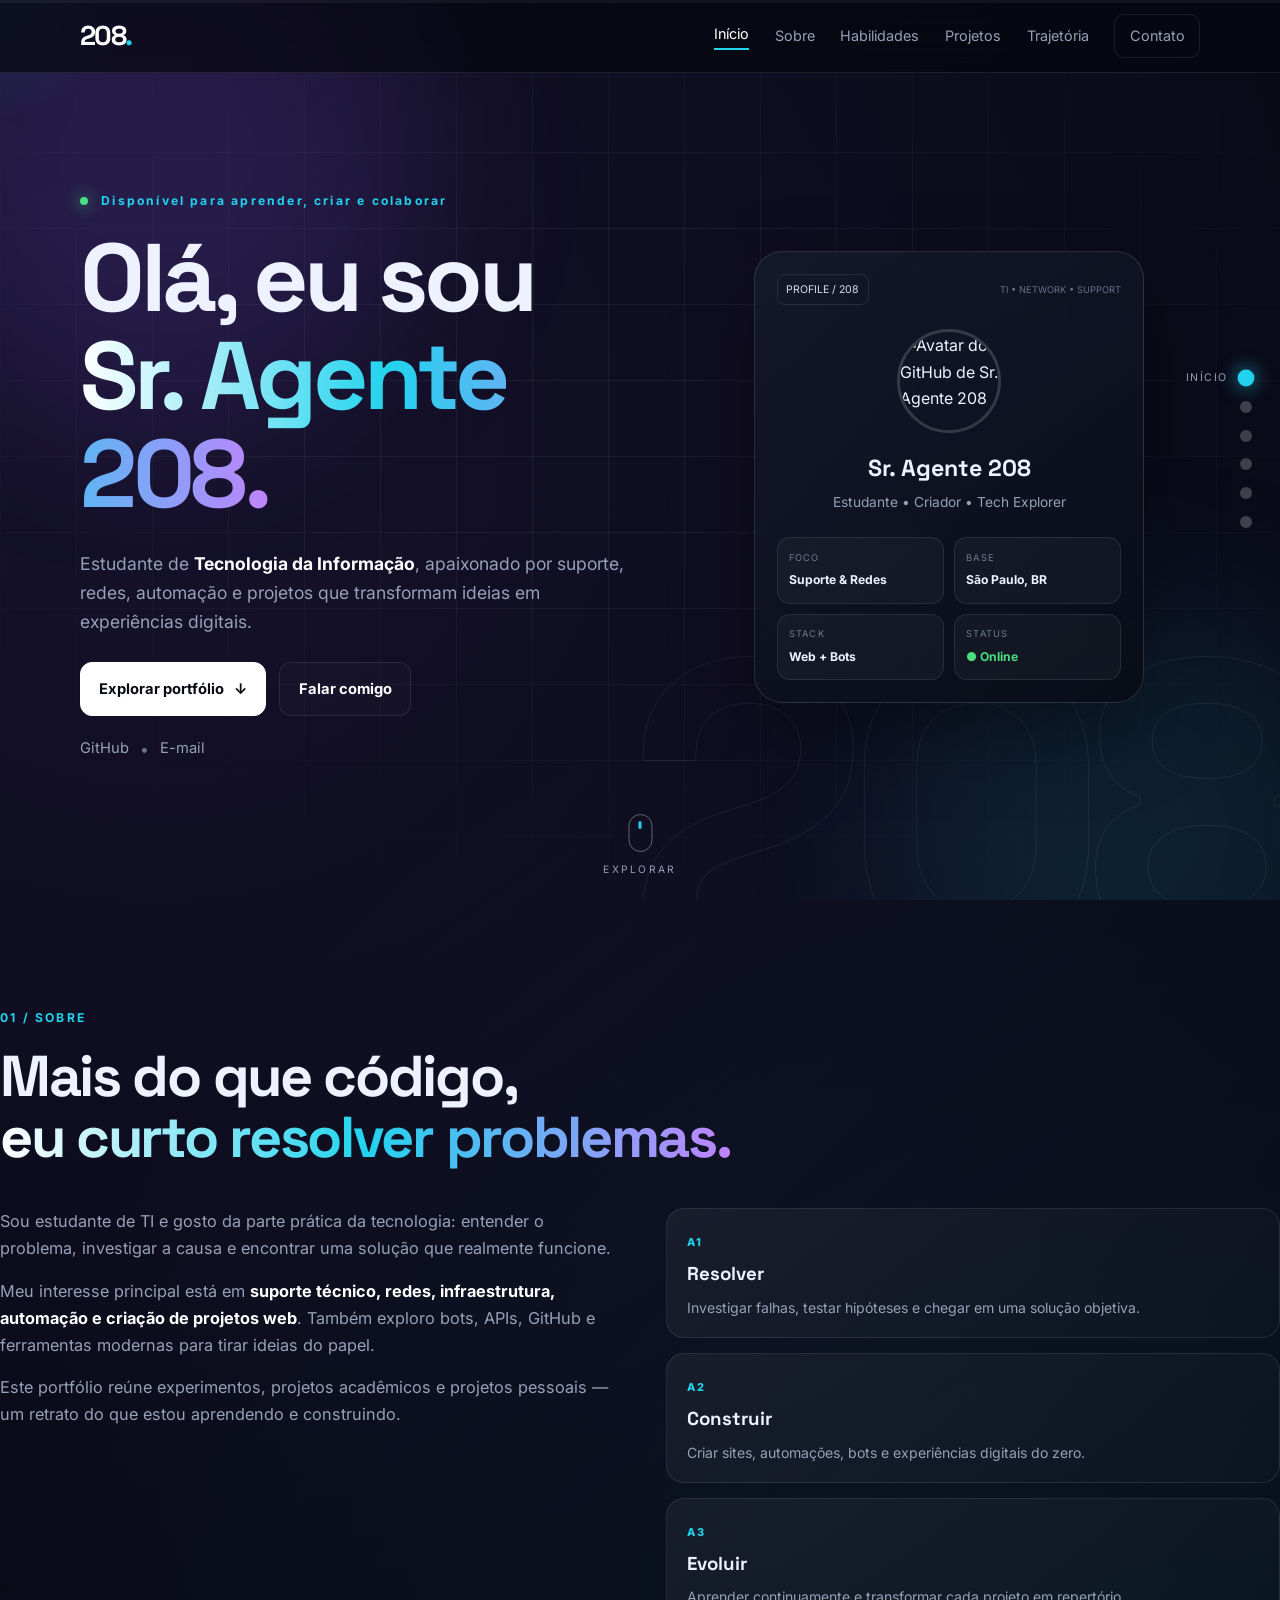
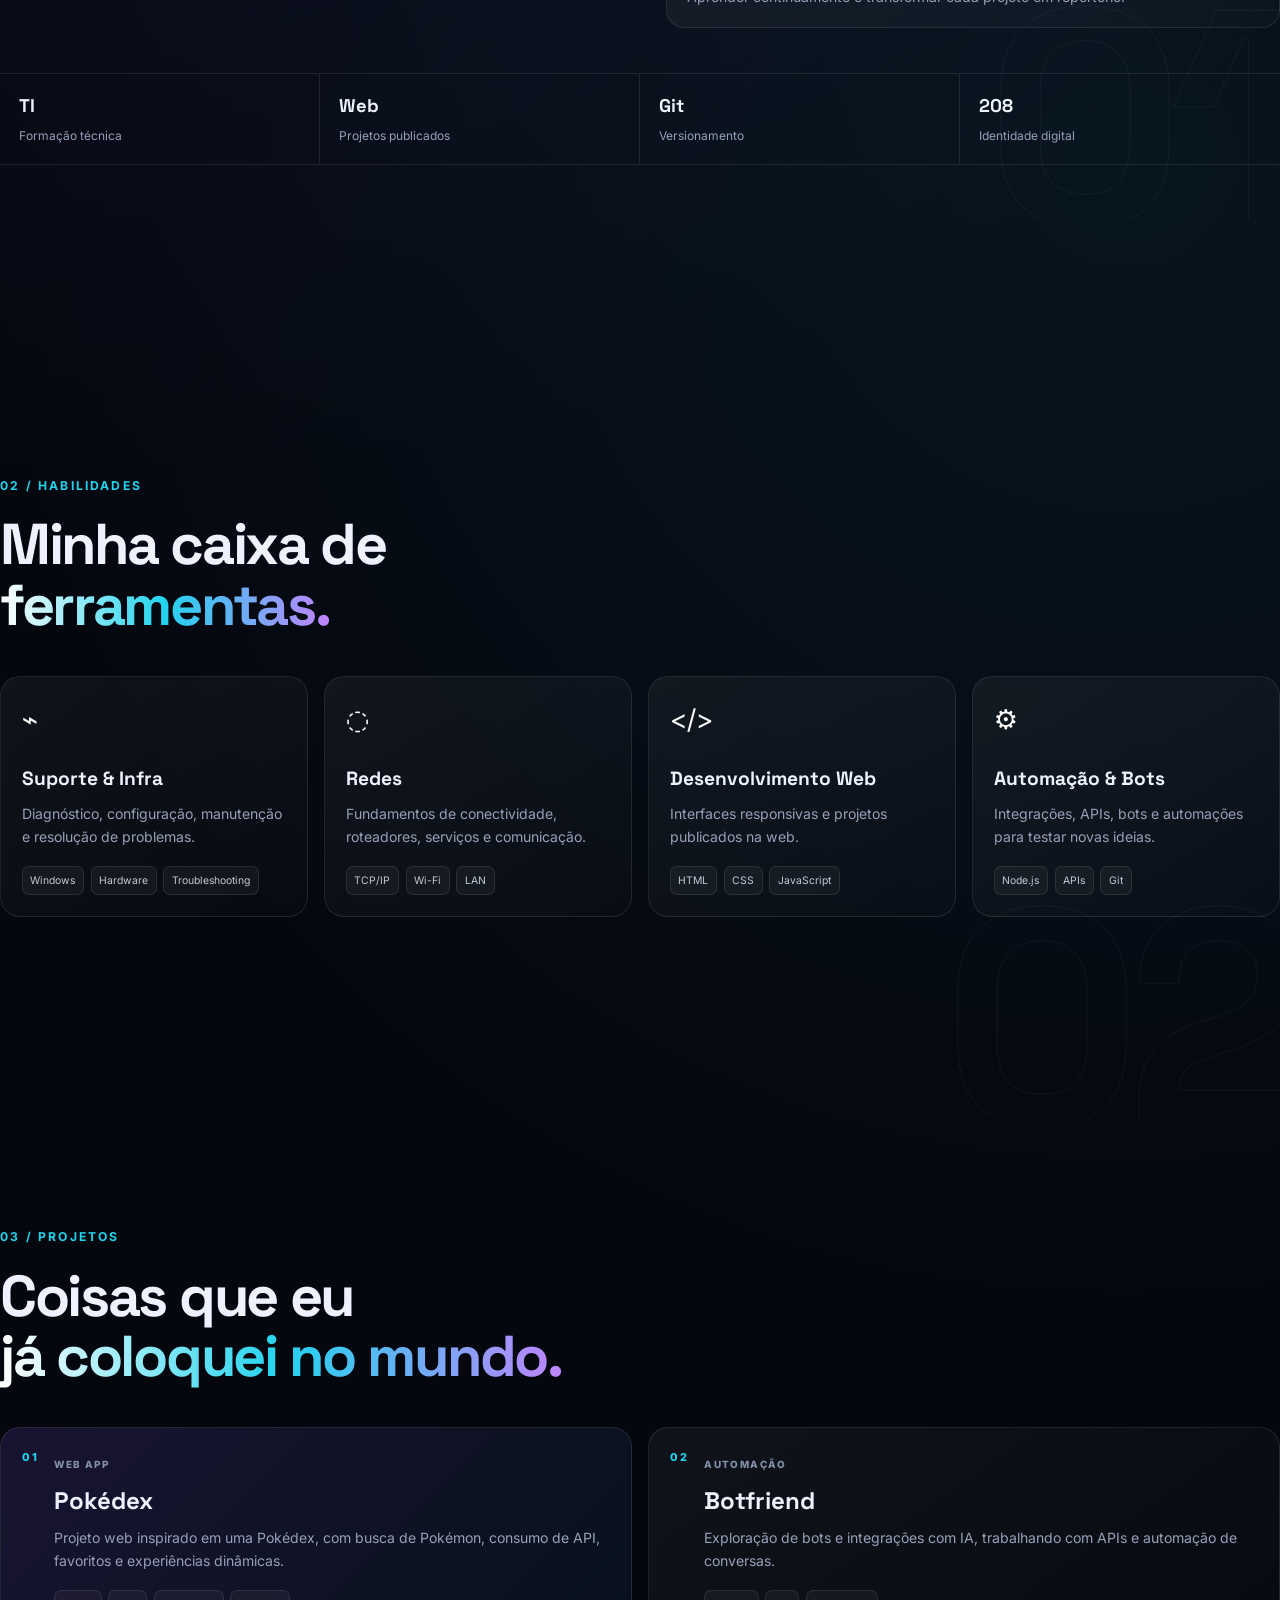
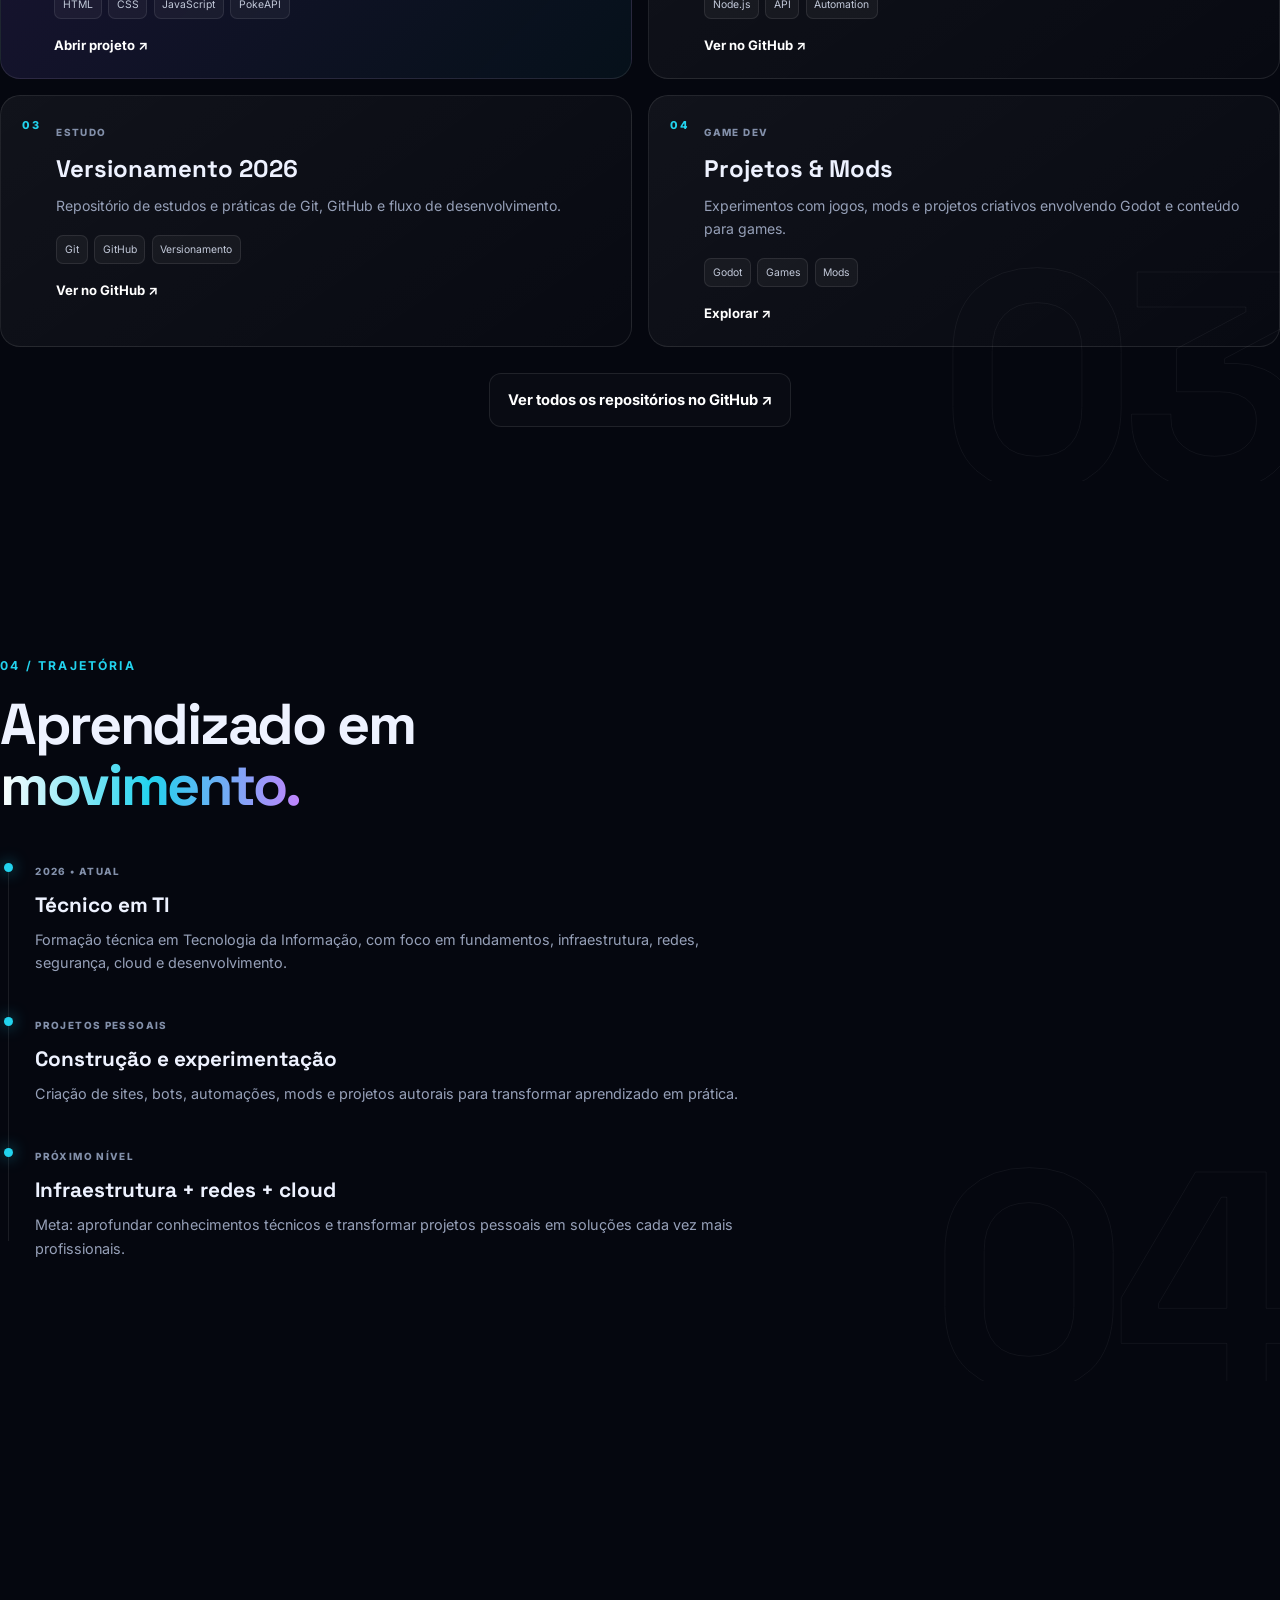
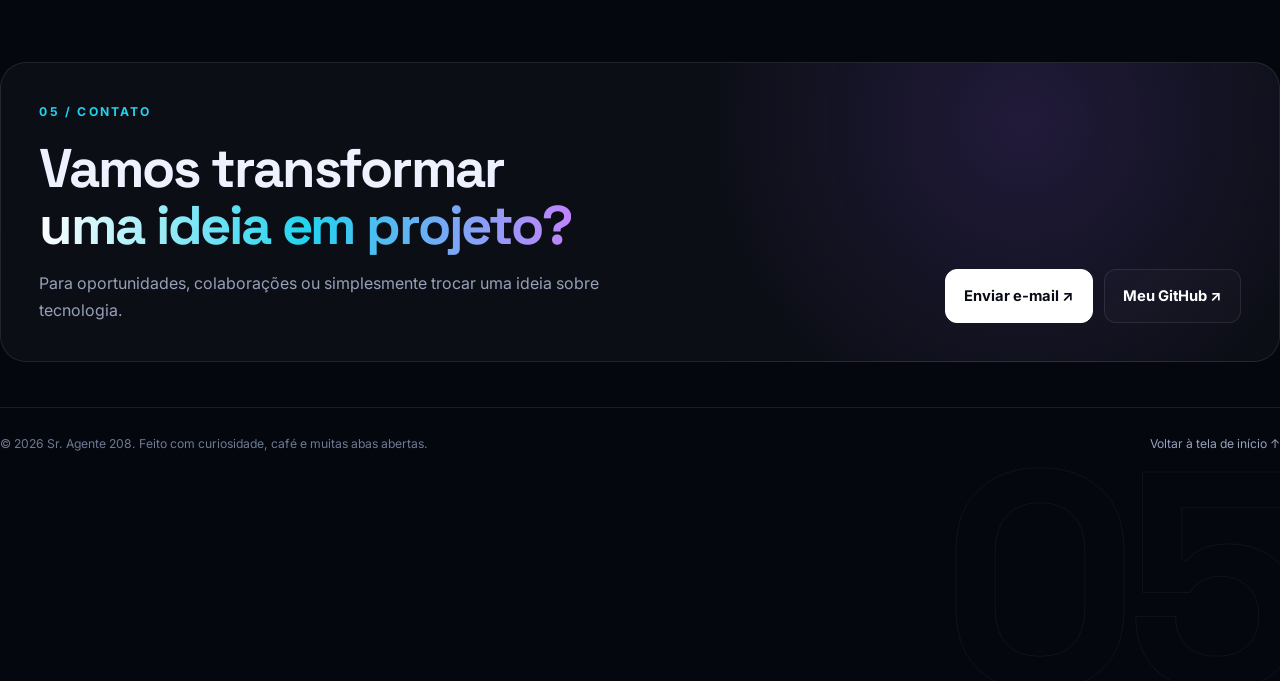
==== site/index.html @ f4b9ca8a "feat: adiciona site separado organizado em sessões com tela de início - Nova pasta /site com versão " ====
<!DOCTYPE html>
<html lang="pt-BR">
<head>
  <meta charset="UTF-8" />
  <meta name="viewport" content="width=device-width, initial-scale=1.0" />
  <meta name="description" content="Portfólio de Sr. Agente 208 em sessões: tela de início, sobre, habilidades, projetos, trajetória e contato." />
  <meta name="author" content="Sr. Agente 208" />
  <meta name="theme-color" content="#05070f" />
  <meta property="og:title" content="Sr. Agente 208 | Portfólio em Sessões" />
  <meta property="og:description" content="Tecnologia, suporte, redes, automação e projetos pessoais — organizados em sessões." />
  <meta property="og:type" content="website" />
  <link rel="icon" href="https://github.com/Sr-agente208.png" />
  <link rel="preconnect" href="https://fonts.googleapis.com" />
  <link rel="preconnect" href="https://fonts.gstatic.com" crossorigin />
  <link href="https://fonts.googleapis.com/css2?family=Inter:wght@400;500;600;700;800&family=Space+Grotesk:wght@500;600;700&display=swap" rel="stylesheet" />
  <link rel="stylesheet" href="style.css" />
  <title>Sr. Agente 208 | Portfólio em Sessões</title>
</head>
<body>
  <!-- Barra de progresso da leitura -->
  <div class="progress" aria-hidden="true"><span class="progress-bar"></span></div>
  <div class="cursor-glow" aria-hidden="true"></div>

  <!-- ===================== CABEÇALHO FIXO ===================== -->
  <header class="topbar">
    <nav class="topbar-inner container" aria-label="Navegação principal">
      <a class="brand" href="#inicio" aria-label="Voltar para a tela de início">208<span>.</span></a>
      <button class="nav-toggle" aria-label="Abrir menu" aria-expanded="false" aria-controls="menu">☰</button>
      <div class="nav-links" id="menu">
        <a href="#inicio" data-nav="inicio">Início</a>
        <a href="#sobre" data-nav="sobre">Sobre</a>
        <a href="#habilidades" data-nav="habilidades">Habilidades</a>
        <a href="#projetos" data-nav="projetos">Projetos</a>
        <a href="#trajetoria" data-nav="trajetoria">Trajetória</a>
        <a href="#contato" data-nav="contato" class="nav-cta">Contato</a>
      </div>
    </nav>
  </header>

  <!-- Navegação lateral por sessões -->
  <nav class="rail" aria-label="Navegação por sessões">
    <a class="rail-link" href="#inicio" data-rail="inicio" data-label="Início"><span class="dot"></span></a>
    <a class="rail-link" href="#sobre" data-rail="sobre" data-label="Sobre"><span class="dot"></span></a>
    <a class="rail-link" href="#habilidades" data-rail="habilidades" data-label="Habilidades"><span class="dot"></span></a>
    <a class="rail-link" href="#projetos" data-rail="projetos" data-label="Projetos"><span class="dot"></span></a>
    <a class="rail-link" href="#trajetoria" data-rail="trajetoria" data-label="Trajetória"><span class="dot"></span></a>
    <a class="rail-link" href="#contato" data-rail="contato" data-label="Contato"><span class="dot"></span></a>
  </nav>

  <main>
    <!-- ===================== SESSÃO 00 · TELA DE INÍCIO ===================== -->
    <section class="slide start" id="inicio" data-index="00">
      <div class="start-scene" aria-hidden="true">
        <div class="grid-lines"></div>
        <div class="orb orb-a"></div>
        <div class="orb orb-b"></div>
        <span class="mega-number">208</span>
      </div>

      <div class="container start-grid">
        <div class="start-copy">
          <p class="eyebrow reveal"><span class="status-dot"></span> Disponível para aprender, criar e colaborar</p>
          <h1 class="reveal" style="--d:90ms">Olá, eu sou<br /><span>Sr. Agente 208.</span></h1>
          <p class="lead reveal" style="--d:180ms">Estudante de <strong>Tecnologia da Informação</strong>, apaixonado por suporte, redes, automação e projetos que transformam ideias em experiências digitais.</p>
          <div class="hero-actions reveal" style="--d:270ms">
            <a class="button primary" href="#sobre">Explorar portfólio <span>↓</span></a>
            <a class="button ghost" href="#contato">Falar comigo</a>
          </div>
          <div class="quick-links reveal" style="--d:360ms" aria-label="Links rápidos">
            <a href="https://github.com/Sr-agente208" target="_blank" rel="noreferrer">GitHub</a>
            <span>•</span>
            <a href="mailto:sr.agente208@gmail.com">E-mail</a>
          </div>
        </div>

        <div class="start-card reveal" style="--d:220ms">
          <div class="profile-card" aria-label="Cartão de perfil">
            <div class="profile-top">
              <span class="chip">PROFILE / 208</span>
              <span class="tiny">TI • NETWORK • SUPPORT</span>
            </div>
            <img class="avatar" src="https://github.com/Sr-agente208.png" alt="Avatar do GitHub de Sr. Agente 208" />
            <h2>Sr. Agente 208</h2>
            <p>Estudante • Criador • Tech Explorer</p>
            <div class="profile-grid">
              <div><span>FOCO</span><strong>Suporte &amp; Redes</strong></div>
              <div><span>BASE</span><strong>São Paulo, BR</strong></div>
              <div><span>STACK</span><strong>Web + Bots</strong></div>
              <div><span>STATUS</span><strong class="online">● Online</strong></div>
            </div>
          </div>
        </div>
      </div>

      <a class="scroll-cue" href="#sobre" aria-label="Ir para a sessão Sobre">
        <span class="mouse"><span></span></span>
        explorar
      </a>
    </section>

    <!-- ===================== SESSÃO 01 · SOBRE ===================== -->
    <section class="slide" id="sobre" data-index="01">
      <div class="container slide-inner">
        <div class="slide-heading reveal">
          <p class="eyebrow">01 / SOBRE</p>
          <h2>Mais do que código,<br /><span>eu curto resolver problemas.</span></h2>
        </div>

        <div class="about-layout">
          <div class="about-text reveal" style="--d:90ms">
            <p>Sou estudante de TI e gosto da parte prática da tecnologia: entender o problema, investigar a causa e encontrar uma solução que realmente funcione.</p>
            <p>Meu interesse principal está em <strong>suporte técnico, redes, infraestrutura, automação e criação de projetos web</strong>. Também exploro bots, APIs, GitHub e ferramentas modernas para tirar ideias do papel.</p>
            <p>Este portfólio reúne experimentos, projetos acadêmicos e projetos pessoais — um retrato do que estou aprendendo e construindo.</p>
          </div>
          <div class="about-panels">
            <article class="glass-panel reveal" style="--d:150ms"><span class="panel-number">A1</span><h3>Resolver</h3><p>Investigar falhas, testar hipóteses e chegar em uma solução objetiva.</p></article>
            <article class="glass-panel reveal" style="--d:240ms"><span class="panel-number">A2</span><h3>Construir</h3><p>Criar sites, automações, bots e experiências digitais do zero.</p></article>
            <article class="glass-panel reveal" style="--d:330ms"><span class="panel-number">A3</span><h3>Evoluir</h3><p>Aprender continuamente e transformar cada projeto em repertório.</p></article>
          </div>
        </div>

        <div class="stats reveal" style="--d:200ms" aria-label="Resumo profissional">
          <div class="stat"><strong>TI</strong><span>Formação técnica</span></div>
          <div class="stat"><strong>Web</strong><span>Projetos publicados</span></div>
          <div class="stat"><strong>Git</strong><span>Versionamento</span></div>
          <div class="stat"><strong>208</strong><span>Identidade digital</span></div>
        </div>
      </div>
    </section>

    <!-- ===================== SESSÃO 02 · HABILIDADES ===================== -->
    <section class="slide" id="habilidades" data-index="02">
      <div class="container slide-inner">
        <div class="slide-heading reveal">
          <p class="eyebrow">02 / HABILIDADES</p>
          <h2>Minha caixa de<br /><span>ferramentas.</span></h2>
        </div>
        <div class="skills-grid">
          <div class="skill-card reveal" style="--d:90ms"><span class="icon">⌁</span><h3>Suporte &amp; Infra</h3><p>Diagnóstico, configuração, manutenção e resolução de problemas.</p><div class="tags"><span>Windows</span><span>Hardware</span><span>Troubleshooting</span></div></div>
          <div class="skill-card reveal" style="--d:180ms"><span class="icon">◌</span><h3>Redes</h3><p>Fundamentos de conectividade, roteadores, serviços e comunicação.</p><div class="tags"><span>TCP/IP</span><span>Wi-Fi</span><span>LAN</span></div></div>
          <div class="skill-card reveal" style="--d:270ms"><span class="icon">&lt;/&gt;</span><h3>Desenvolvimento Web</h3><p>Interfaces responsivas e projetos publicados na web.</p><div class="tags"><span>HTML</span><span>CSS</span><span>JavaScript</span></div></div>
          <div class="skill-card reveal" style="--d:360ms"><span class="icon">⚙</span><h3>Automação &amp; Bots</h3><p>Integrações, APIs, bots e automações para testar novas ideias.</p><div class="tags"><span>Node.js</span><span>APIs</span><span>Git</span></div></div>
        </div>
      </div>
    </section>

    <!-- ===================== SESSÃO 03 · PROJETOS ===================== -->
    <section class="slide" id="projetos" data-index="03">
      <div class="container slide-inner">
        <div class="slide-heading reveal">
          <p class="eyebrow">03 / PROJETOS</p>
          <h2>Coisas que eu<br /><span>já coloquei no mundo.</span></h2>
        </div>
        <div class="projects-grid">
          <article class="project-card featured reveal" style="--d:90ms">
            <div class="project-index">01</div>
            <div class="project-body"><span class="project-type">WEB APP</span><h3>Pokédex</h3><p>Projeto web inspirado em uma Pokédex, com busca de Pokémon, consumo de API, favoritos e experiências dinâmicas.</p><div class="tags"><span>HTML</span><span>CSS</span><span>JavaScript</span><span>PokeAPI</span></div><a href="https://github.com/Sr-agente208/Pokemon_pokedex" target="_blank" rel="noreferrer">Abrir projeto ↗</a></div>
          </article>
          <article class="project-card reveal" style="--d:180ms">
            <div class="project-index">02</div>
            <div class="project-body"><span class="project-type">AUTOMAÇÃO</span><h3>Botfriend</h3><p>Exploração de bots e integrações com IA, trabalhando com APIs e automação de conversas.</p><div class="tags"><span>Node.js</span><span>API</span><span>Automation</span></div><a href="https://github.com/Sr-agente208/Botfriend" target="_blank" rel="noreferrer">Ver no GitHub ↗</a></div>
          </article>
          <article class="project-card reveal" style="--d:270ms">
            <div class="project-index">03</div>
            <div class="project-body"><span class="project-type">ESTUDO</span><h3>Versionamento 2026</h3><p>Repositório de estudos e práticas de Git, GitHub e fluxo de desenvolvimento.</p><div class="tags"><span>Git</span><span>GitHub</span><span>Versionamento</span></div><a href="https://github.com/Sr-agente208/Versionamento_2026" target="_blank" rel="noreferrer">Ver no GitHub ↗</a></div>
          </article>
          <article class="project-card reveal" style="--d:360ms">
            <div class="project-index">04</div>
            <div class="project-body"><span class="project-type">GAME DEV</span><h3>Projetos &amp; Mods</h3><p>Experimentos com jogos, mods e projetos criativos envolvendo Godot e conteúdo para games.</p><div class="tags"><span>Godot</span><span>Games</span><span>Mods</span></div><a href="https://github.com/Sr-agente208/Meus-jogos-" target="_blank" rel="noreferrer">Explorar ↗</a></div>
          </article>
        </div>
        <div class="center-action reveal" style="--d:300ms">
          <a class="button ghost" href="https://github.com/Sr-agente208?tab=repositories" target="_blank" rel="noreferrer">Ver todos os repositórios no GitHub ↗</a>
        </div>
      </div>
    </section>

    <!-- ===================== SESSÃO 04 · TRAJETÓRIA ===================== -->
    <section class="slide" id="trajetoria" data-index="04">
      <div class="container slide-inner">
        <div class="slide-heading reveal">
          <p class="eyebrow">04 / TRAJETÓRIA</p>
          <h2>Aprendizado em<br /><span>movimento.</span></h2>
        </div>
        <div class="timeline">
          <div class="timeline-item reveal"><span class="timeline-dot"></span><div><span class="timeline-meta">2026 • ATUAL</span><h3>Técnico em TI</h3><p>Formação técnica em Tecnologia da Informação, com foco em fundamentos, infraestrutura, redes, segurança, cloud e desenvolvimento.</p></div></div>
          <div class="timeline-item reveal" style="--d:140ms"><span class="timeline-dot"></span><div><span class="timeline-meta">PROJETOS PESSOAIS</span><h3>Construção e experimentação</h3><p>Criação de sites, bots, automações, mods e projetos autorais para transformar aprendizado em prática.</p></div></div>
          <div class="timeline-item reveal" style="--d:280ms"><span class="timeline-dot"></span><div><span class="timeline-meta">PRÓXIMO NÍVEL</span><h3>Infraestrutura + redes + cloud</h3><p>Meta: aprofundar conhecimentos técnicos e transformar projetos pessoais em soluções cada vez mais profissionais.</p></div></div>
        </div>
      </div>
    </section>

    <!-- ===================== SESSÃO 05 · CONTATO ===================== -->
    <section class="slide" id="contato" data-index="05">
      <div class="container slide-inner">
        <div class="contact-card reveal">
          <div>
            <p class="eyebrow">05 / CONTATO</p>
            <h2>Vamos transformar<br /><span>uma ideia em projeto?</span></h2>
            <p>Para oportunidades, colaborações ou simplesmente trocar uma ideia sobre tecnologia.</p>
          </div>
          <div class="contact-actions">
            <a class="button primary" href="mailto:sr.agente208@gmail.com">Enviar e-mail ↗</a>
            <a class="button ghost" href="https://github.com/Sr-agente208" target="_blank" rel="noreferrer">Meu GitHub ↗</a>
          </div>
        </div>
        <footer class="footer">
          <p>© <span id="year">2026</span> Sr. Agente 208. Feito com curiosidade, café e muitas abas abertas.</p>
          <a href="#inicio">Voltar à tela de início ↑</a>
        </footer>
      </div>
    </section>
  </main>

  <script src="script.js"></script>
</body>
</html>
---- site/style.css ----
/* =========================================================
   SR. AGENTE 208 — PORTFÓLIO EM SESSÕES
   1. Tokens & reset        2. Base              3. Utilitários
   4. Chrome fixo (barra/nav/rail)               5. Slides
   6. Tela de início        7. Sobre             8. Habilidades
   9. Projetos              10. Trajetória       11. Contato
   12. Animações            13. Responsivo       14. Acessibilidade
   ========================================================= */

/* ---------- 1. Tokens & reset ---------- */
:root {
  --bg: #05070f;
  --panel: rgba(255, 255, 255, .03);
  --line: rgba(255, 255, 255, .09);
  --text: #eef2ff;
  --muted: #96a0b8;
  --accent: #22d3ee;
  --accent-2: #8b5cf6;
  --green: #4ade80;
  --max: 1120px;
  --glass: linear-gradient(145deg, rgba(255,255,255,.05), rgba(255,255,255,.015));
}

*, *::before, *::after { box-sizing: border-box; margin: 0; padding: 0; }

/* ---------- 2. Base ---------- */
html {
  scroll-behavior: smooth;
  scroll-snap-type: y proximity; /* cada sessão "encaixa" na tela sem prender a rolagem */
}

body {
  font-family: Inter, system-ui, sans-serif;
  line-height: 1.65;
  color: var(--text);
  background:
    radial-gradient(circle at 12% 8%, rgba(139, 92, 246, .12), transparent 32%),
    radial-gradient(circle at 88% 32%, rgba(34, 211, 238, .07), transparent 30%),
    var(--bg);
}

::selection { background: rgba(34, 211, 238, .35); color: #fff; }

img { max-width: 100%; }

:focus-visible {
  outline: 2px solid var(--accent);
  outline-offset: 3px;
  border-radius: 4px;
}

/* ---------- 3. Utilitários ---------- */
.container { width: min(var(--max), 88%); margin-inline: auto; }

.eyebrow {
  font-size: .76rem;
  letter-spacing: .18em;
  color: var(--accent);
  font-weight: 700;
  margin-bottom: 1.15rem;
}

.status-dot {
  display: inline-block;
  width: 8px; height: 8px;
  border-radius: 50%;
  background: var(--green);
  box-shadow: 0 0 16px var(--green);
  margin-right: 8px;
}

.button {
  display: inline-flex;
  align-items: center;
  justify-content: center;
  gap: .6rem;
  padding: .88rem 1.15rem;
  border-radius: 12px;
  text-decoration: none;
  font-weight: 700;
  font-size: .92rem;
  border: 1px solid var(--line);
  transition: transform .25s, box-shadow .25s, background .25s;
}
.button:hover { transform: translateY(-2px); }
.button.primary { background: #fff; color: #080b14; border-color: #fff; }
.button.primary:hover { box-shadow: 0 12px 32px rgba(34, 211, 238, .22); }
.button.ghost { color: #fff; background: rgba(255, 255, 255, .02); }
.button.ghost:hover { border-color: rgba(255, 255, 255, .22); }

.tags { display: flex; gap: .4rem; flex-wrap: wrap; margin-top: 1.1rem; }
.tags span {
  font-size: .65rem;
  color: #c2c9d9;
  background: rgba(255, 255, 255, .045);
  border: 1px solid var(--line);
  padding: .3rem .48rem;
  border-radius: 7px;
}

/* ---------- 4. Chrome fixo ---------- */
.progress {
  position: fixed; inset: 0 0 auto 0;
  height: 3px;
  z-index: 60;
  background: rgba(255, 255, 255, .05);
}
.progress-bar {
  display: block;
  height: 100%;
  width: 0;
  background: linear-gradient(90deg, var(--accent-2), var(--accent));
  box-shadow: 0 0 12px rgba(34, 211, 238, .55);
}

.cursor-glow {
  position: fixed;
  width: 260px; height: 260px;
  border-radius: 50%;
  background: radial-gradient(circle, rgba(34, 211, 238, .1), transparent 68%);
  transform: translate(-50%, -50%);
  pointer-events: none;
  z-index: 0;
}

.topbar {
  position: fixed; inset: 0 0 auto 0;
  z-index: 50;
  background: rgba(5, 7, 15, .66);
  backdrop-filter: blur(18px);
  -webkit-backdrop-filter: blur(18px);
  border-bottom: 1px solid var(--line);
}
.topbar-inner {
  min-height: 72px;
  display: flex;
  align-items: center;
  justify-content: space-between;
}
.brand {
  font-family: 'Space Grotesk', sans-serif;
  font-size: 1.7rem;
  font-weight: 700;
  color: #fff;
  text-decoration: none;
  letter-spacing: -.06em;
}
.brand span { color: var(--accent); }

.nav-links { display: flex; align-items: center; gap: 1.6rem; }
.nav-links a {
  color: var(--muted);
  text-decoration: none;
  font-size: .9rem;
  transition: color .25s;
}
.nav-links a:hover { color: #fff; }
.nav-links a.active { color: #fff; }
.nav-links a.active:not(.nav-cta) { border-bottom: 2px solid var(--accent); padding-bottom: 2px; }
.nav-cta { padding: .55rem .9rem; border: 1px solid var(--line); border-radius: 10px; }
.nav-toggle { display: none; background: none; border: 0; color: #fff; font-size: 1.5rem; cursor: pointer; }

/* Trilho lateral de sessões */
.rail {
  position: fixed;
  right: clamp(.9rem, 2.2vw, 2rem);
  top: 50%;
  transform: translateY(-50%);
  display: flex;
  flex-direction: column;
  gap: 1.05rem;
  z-index: 40;
}
.rail-link { position: relative; display: block; width: 12px; height: 12px; }
.rail-link .dot {
  position: absolute; inset: 0;
  border-radius: 50%;
  background: rgba(255, 255, 255, .22);
  transition: transform .3s, background .3s, box-shadow .3s;
}
.rail-link:hover .dot { background: rgba(255, 255, 255, .6); }
.rail-link.active .dot {
  background: var(--accent);
  transform: scale(1.4);
  box-shadow: 0 0 14px rgba(34, 211, 238, .8);
}
.rail-link::after {
  content: attr(data-label);
  position: absolute;
  right: 24px; top: 50%;
  transform: translateY(-50%) translateX(6px);
  white-space: nowrap;
  font-size: .66rem;
  letter-spacing: .14em;
  text-transform: uppercase;
  color: var(--muted);
  opacity: 0;
  pointer-events: none;
  transition: opacity .25s, transform .25s;
}
.rail-link:hover::after, .rail-link.active::after { opacity: 1; transform: translateY(-50%); }

/* ---------- 5. Slides (cada sessão ocupa a tela) ---------- */
.slide {
  position: relative;
  min-height: 100vh;
  min-height: 100dvh;
  display: flex;
  align-items: center;
  padding: clamp(5.5rem, 12vh, 7.5rem) 0 clamp(3rem, 6vh, 4.5rem);
  scroll-snap-align: start;
  overflow: clip;
}
.slide-inner { width: 100%; position: relative; z-index: 2; }

.slide::before { /* numeração gigante da sessão */
  content: attr(data-index);
  position: absolute;
  right: -1vw; bottom: -6vh;
  font-family: 'Space Grotesk', sans-serif;
  font-weight: 700;
  font-size: clamp(11rem, 24vw, 21rem);
  line-height: 1;
  letter-spacing: -.05em;
  color: transparent;
  -webkit-text-stroke: 1px rgba(255, 255, 255, .05);
  pointer-events: none;
  user-select: none;
}
.slide.start::before { content: none; } /* a tela de início tem o próprio número */

.slide-heading { margin-bottom: clamp(1.8rem, 4.5vh, 3rem); }
.slide-heading h2 {
  font-family: 'Space Grotesk', sans-serif;
  font-size: clamp(2.2rem, 4.6vw, 3.6rem);
  letter-spacing: -.04em;
  line-height: 1.05;
}
.slide-heading h2 span, .start-copy h1 span, .contact-card h2 span {
  background: linear-gradient(90deg, #fff, var(--accent), #c084fc);
  -webkit-background-clip: text;
  background-clip: text;
  color: transparent;
}

/* ---------- 6. Tela de início ---------- */
.start-scene { position: absolute; inset: 0; z-index: 0; }
.grid-lines {
  position: absolute; inset: 0;
  background-image:
    linear-gradient(rgba(255, 255, 255, .05) 1px, transparent 1px),
    linear-gradient(90deg, rgba(255, 255, 255, .05) 1px, transparent 1px);
  background-size: 76px 76px;
  mask-image: radial-gradient(ellipse 85% 75% at 50% 45%, #000 30%, transparent 78%);
  -webkit-mask-image: radial-gradient(ellipse 85% 75% at 50% 45%, #000 30%, transparent 78%);
}
.orb { position: absolute; border-radius: 50%; filter: blur(90px); opacity: .5; }
.orb-a { width: 520px; height: 520px; top: -12%; left: -8%; background: rgba(139, 92, 246, .34); animation: float-a 14s ease-in-out infinite; }
.orb-b { width: 460px; height: 460px; bottom: -18%; right: -6%; background: rgba(34, 211, 238, .2); animation: float-b 18s ease-in-out infinite; }

.mega-number {
  position: absolute;
  right: -2%; bottom: -8%;
  font-family: 'Space Grotesk', sans-serif;
  font-weight: 700;
  font-size: clamp(15rem, 32vw, 34rem);
  line-height: .8;
  letter-spacing: -.06em;
  color: transparent;
  -webkit-text-stroke: 1px rgba(255, 255, 255, .07);
}

.start-grid {
  display: grid;
  grid-template-columns: 1.05fr .95fr;
  gap: clamp(2rem, 5vw, 5rem);
  align-items: center;
  position: relative;
  z-index: 2;
}
.start-copy { max-width: 660px; }
.start-copy h1 {
  font-family: 'Space Grotesk', sans-serif;
  font-size: clamp(3rem, 7.5vw, 6.2rem);
  letter-spacing: -.045em;
  line-height: 1.02;
}
.lead { font-size: 1.1rem; color: var(--muted); max-width: 620px; margin: 1.6rem 0; }
.lead strong { color: #fff; }
.hero-actions { display: flex; gap: .8rem; flex-wrap: wrap; }
.quick-links { display: flex; gap: .7rem; margin-top: 1.25rem; color: #68748d; }
.quick-links a { color: var(--muted); text-decoration: none; font-size: .92rem; transition: color .25s; }
.quick-links a:hover { color: #fff; }

/* Cartão de perfil (tela de início) */
.start-card { display: flex; justify-content: center; }
.profile-card {
  width: min(390px, 100%);
  padding: 1.35rem;
  border: 1px solid rgba(255, 255, 255, .12);
  border-radius: 28px;
  background: linear-gradient(145deg, rgba(20, 26, 44, .95), rgba(9, 12, 22, .9));
  box-shadow: 0 30px 80px rgba(0, 0, 0, .35);
  transition: transform .18s ease-out;
  will-change: transform;
}
.profile-top { display: flex; justify-content: space-between; align-items: center; gap: 1rem; margin-bottom: 1.5rem; }
.chip { font-size: .66rem; padding: .38rem .55rem; border-radius: 8px; border: 1px solid var(--line); color: #d7dded; }
.tiny { font-size: .58rem; color: #677189; }
.avatar { width: 104px; height: 104px; border-radius: 50%; display: block; border: 3px solid rgba(255, 255, 255, .16); margin: 0 auto 1rem; object-fit: cover; }
.profile-card h2 { text-align: center; font-family: 'Space Grotesk'; font-size: 1.45rem; }
.profile-card > p { text-align: center; color: var(--muted); font-size: .86rem; margin-top: .2rem; }
.profile-grid { display: grid; grid-template-columns: 1fr 1fr; gap: .6rem; margin-top: 1.5rem; }
.profile-grid div { padding: .72rem; border-radius: 13px; background: rgba(255, 255, 255, .035); border: 1px solid var(--line); }
.profile-grid span { display: block; font-size: .58rem; letter-spacing: .12em; color: #707d98; }
.profile-grid strong { font-size: .76rem; }
.online { color: var(--green); }

.scroll-cue {
  position: absolute;
  left: 50%; bottom: 1.4rem;
  transform: translateX(-50%);
  z-index: 3;
  display: flex; flex-direction: column; align-items: center; gap: .55rem;
  text-decoration: none;
  color: var(--muted);
  font-size: .64rem;
  letter-spacing: .22em;
  text-transform: uppercase;
  transition: color .25s;
}
.scroll-cue:hover { color: #fff; }
.mouse {
  width: 24px; height: 38px;
  border: 1.5px solid rgba(255, 255, 255, .35);
  border-radius: 14px;
  display: flex; justify-content: center;
  padding-top: 6px;
}
.mouse span { width: 3px; height: 8px; border-radius: 2px; background: var(--accent); animation: cue 1.6s ease-in-out infinite; }

/* ---------- 7. Sobre ---------- */
.about-layout { display: grid; grid-template-columns: 1fr 1fr; gap: clamp(2rem, 4vw, 4rem); align-items: start; }
.about-text p { color: var(--muted); font-size: 1.02rem; margin-bottom: 1rem; }
.about-text strong { color: #fff; }
.about-panels { display: grid; gap: .9rem; }
.glass-panel {
  padding: 1.15rem 1.3rem;
  border: 1px solid var(--line);
  background: var(--glass);
  border-radius: 18px;
}
.panel-number, .project-index { color: var(--accent); font-size: .68rem; letter-spacing: .16em; font-weight: 800; }
.glass-panel h3 { font-family: 'Space Grotesk'; margin: .35rem 0; }
.glass-panel p, .skill-card p, .project-card p { color: var(--muted); font-size: .88rem; }

.stats {
  display: grid;
  grid-template-columns: repeat(4, 1fr);
  border-top: 1px solid var(--line);
  border-bottom: 1px solid var(--line);
  margin-top: clamp(2.2rem, 5vh, 3.5rem);
}
.stat { padding: 1.05rem 1.2rem; border-right: 1px solid var(--line); }
.stat:last-child { border-right: 0; }
.stat strong { display: block; font-family: 'Space Grotesk'; font-size: 1.15rem; }
.stat span { font-size: .75rem; color: var(--muted); }

/* ---------- 8. Habilidades ---------- */
.skills-grid { display: grid; grid-template-columns: repeat(4, 1fr); gap: 1rem; }
.skill-card {
  padding: 1.3rem;
  min-height: 235px;
  border: 1px solid var(--line);
  background: var(--glass);
  border-radius: 20px;
  transition: transform .25s, border-color .25s;
}
.skill-card:hover { transform: translateY(-4px); border-color: rgba(34, 211, 238, .35); }
.icon { font-size: 1.7rem; color: #fff; display: block; margin-bottom: 1.3rem; }
.skill-card h3, .project-card h3 { font-family: 'Space Grotesk'; font-size: 1.2rem; margin-bottom: .45rem; }

/* ---------- 9. Projetos ---------- */
.projects-grid { display: grid; grid-template-columns: repeat(2, 1fr); gap: 1rem; }
.project-card {
  padding: 1.3rem;
  display: flex;
  gap: 1rem;
  min-height: 225px;
  border: 1px solid var(--line);
  background: var(--glass);
  border-radius: 20px;
  transition: transform .25s, border-color .25s;
}
.project-card:hover { transform: translateY(-4px); border-color: rgba(255, 255, 255, .18); }
.project-card.featured { background: linear-gradient(135deg, rgba(139, 92, 246, .15), rgba(34, 211, 238, .05)); }
.project-body { flex: 1; }
.project-type, .timeline-meta { font-size: .62rem; color: #8390aa; letter-spacing: .14em; font-weight: 800; }
.project-card h3 { font-size: 1.5rem; margin: .35rem 0; }
.project-card a { display: inline-block; margin-top: 1rem; color: #fff; text-decoration: none; font-size: .82rem; font-weight: 700; }
.project-card a:hover { color: var(--accent); }
.center-action { display: flex; justify-content: center; margin-top: 1.6rem; }

/* ---------- 10. Trajetória ---------- */
.timeline { position: relative; max-width: 820px; }
.timeline::before { content: ''; position: absolute; left: 8px; top: 10px; bottom: 20px; width: 1px; background: var(--line); }
.timeline-item { position: relative; padding: 0 0 2.2rem 2.2rem; }
.timeline-item:last-child { padding-bottom: 0; }
.timeline-dot {
  position: absolute; left: 4px; top: 7px;
  width: 9px; height: 9px;
  border-radius: 50%;
  background: var(--accent);
  box-shadow: 0 0 15px rgba(34, 211, 238, .65);
}
.timeline-item h3 { font-family: 'Space Grotesk'; font-size: 1.3rem; margin: .35rem 0; }
.timeline-item p { color: var(--muted); font-size: .9rem; max-width: 720px; }

/* ---------- 11. Contato ---------- */
.contact-card {
  display: grid;
  grid-template-columns: 1fr auto;
  gap: 2rem;
  align-items: end;
  border: 1px solid var(--line);
  border-radius: 26px;
  padding: clamp(1.6rem, 4vw, 2.4rem);
  background:
    radial-gradient(circle at 80% 20%, rgba(139, 92, 246, .16), transparent 30%),
    var(--panel);
}
.contact-card h2 {
  font-family: 'Space Grotesk', sans-serif;
  font-size: clamp(2.2rem, 4.5vw, 3.4rem);
  letter-spacing: -.04em;
  line-height: 1.05;
}
.contact-card > div:first-child p:last-child { color: var(--muted); max-width: 600px; margin-top: 1rem; }
.contact-actions { display: flex; gap: .7rem; flex-wrap: wrap; }

.footer {
  display: flex;
  justify-content: space-between;
  align-items: center;
  gap: 1rem;
  flex-wrap: wrap;
  margin-top: clamp(2rem, 5vh, 3.5rem);
  padding-top: 1.6rem;
  border-top: 1px solid var(--line);
  color: #6e7a92;
  font-size: .76rem;
}
.footer a { color: var(--muted); text-decoration: none; transition: color .25s; }
.footer a:hover { color: #fff; }

/* ---------- 12. Animações ---------- */
.reveal {
  opacity: 0;
  transform: translateY(22px);
  transition: opacity .8s cubic-bezier(.2, .6, .2, 1), transform .8s cubic-bezier(.2, .6, .2, 1);
  transition-delay: var(--d, 0ms);
}
.reveal.visible { opacity: 1; transform: none; }

@keyframes float-a { 50% { transform: translate(60px, 44px); } }
@keyframes float-b { 50% { transform: translate(-52px, -60px); } }
@keyframes cue {
  0% { transform: translateY(0); opacity: 1; }
  70% { transform: translateY(12px); opacity: 0; }
  100% { opacity: 0; }
}

/* ---------- 13. Responsivo ---------- */
@media (max-width: 1080px) {
  .rail { display: none; }
  .skills-grid { grid-template-columns: 1fr 1fr; }
}

@media (max-width: 960px) {
  .start-grid { grid-template-columns: 1fr; gap: 2.6rem; }
  .start-card { order: 2; }
  .about-layout { grid-template-columns: 1fr; }
}

@media (max-width: 760px) {
  .nav-links {
    display: none;
    position: absolute;
    left: 4%; right: 4%; top: 68px;
    padding: 1rem;
    border: 1px solid var(--line);
    border-radius: 16px;
    background: rgba(8, 11, 20, .98);
    flex-direction: column;
    align-items: stretch;
    gap: .9rem;
    text-align: center;
  }
  .nav-links.open { display: flex; }
  .nav-toggle { display: block; }
  .nav-links a.active:not(.nav-cta) { border-bottom: 0; }

  .skills-grid, .projects-grid { grid-template-columns: 1fr; }
  .contact-card { grid-template-columns: 1fr; }
  .stats { grid-template-columns: 1fr 1fr; }
  .stat:nth-child(2) { border-right: 0; }
  .stat { border-bottom: 1px solid var(--line); }
  .stat:nth-child(3), .stat:nth-child(4) { border-bottom: 0; }

  .project-card { min-height: 0; }
  .mega-number { font-size: 55vw; }
  .slide::before { font-size: 30vw; }
}

/* ---------- 14. Acessibilidade de movimento ---------- */
@media (prefers-reduced-motion: reduce) {
  html { scroll-behavior: auto; scroll-snap-type: none; }
  *, *::before, *::after { animation: none !important; transition: none !important; }
  .reveal { opacity: 1; transform: none; }
  .cursor-glow { display: none; }
}
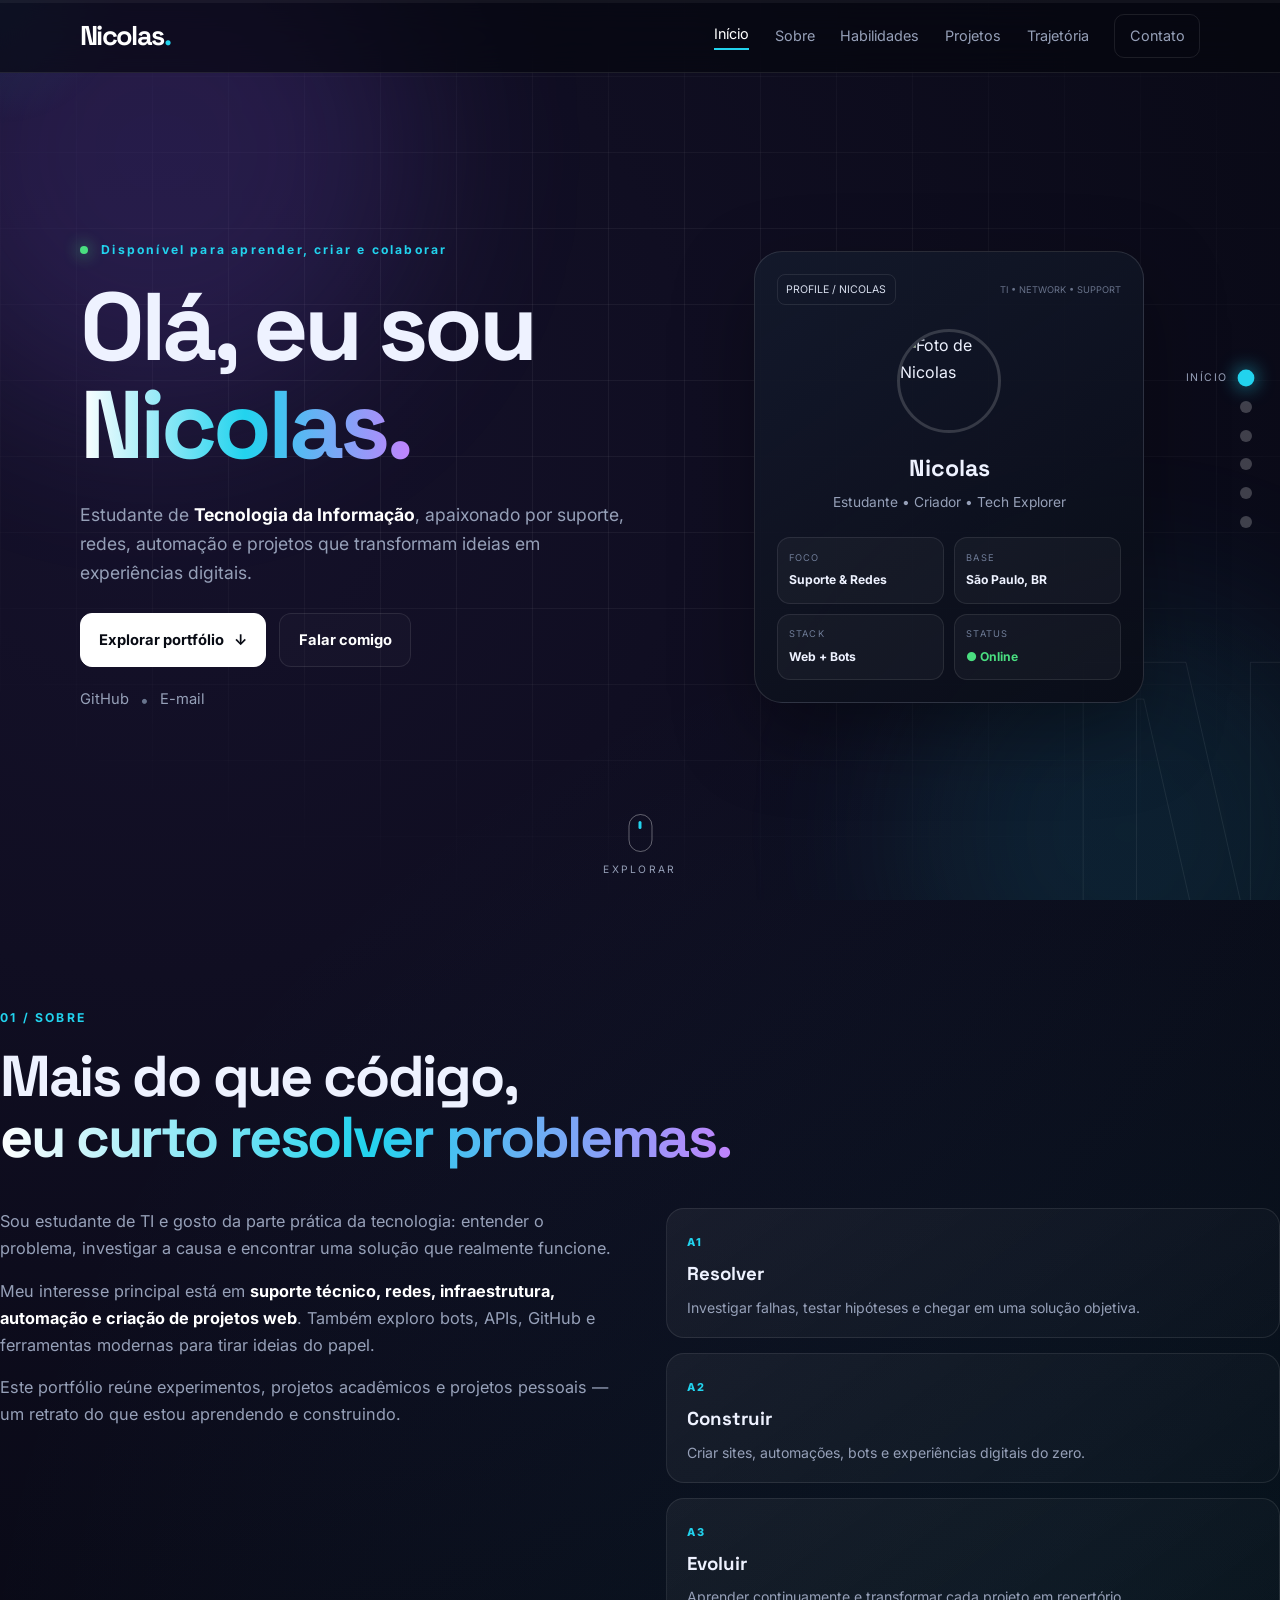
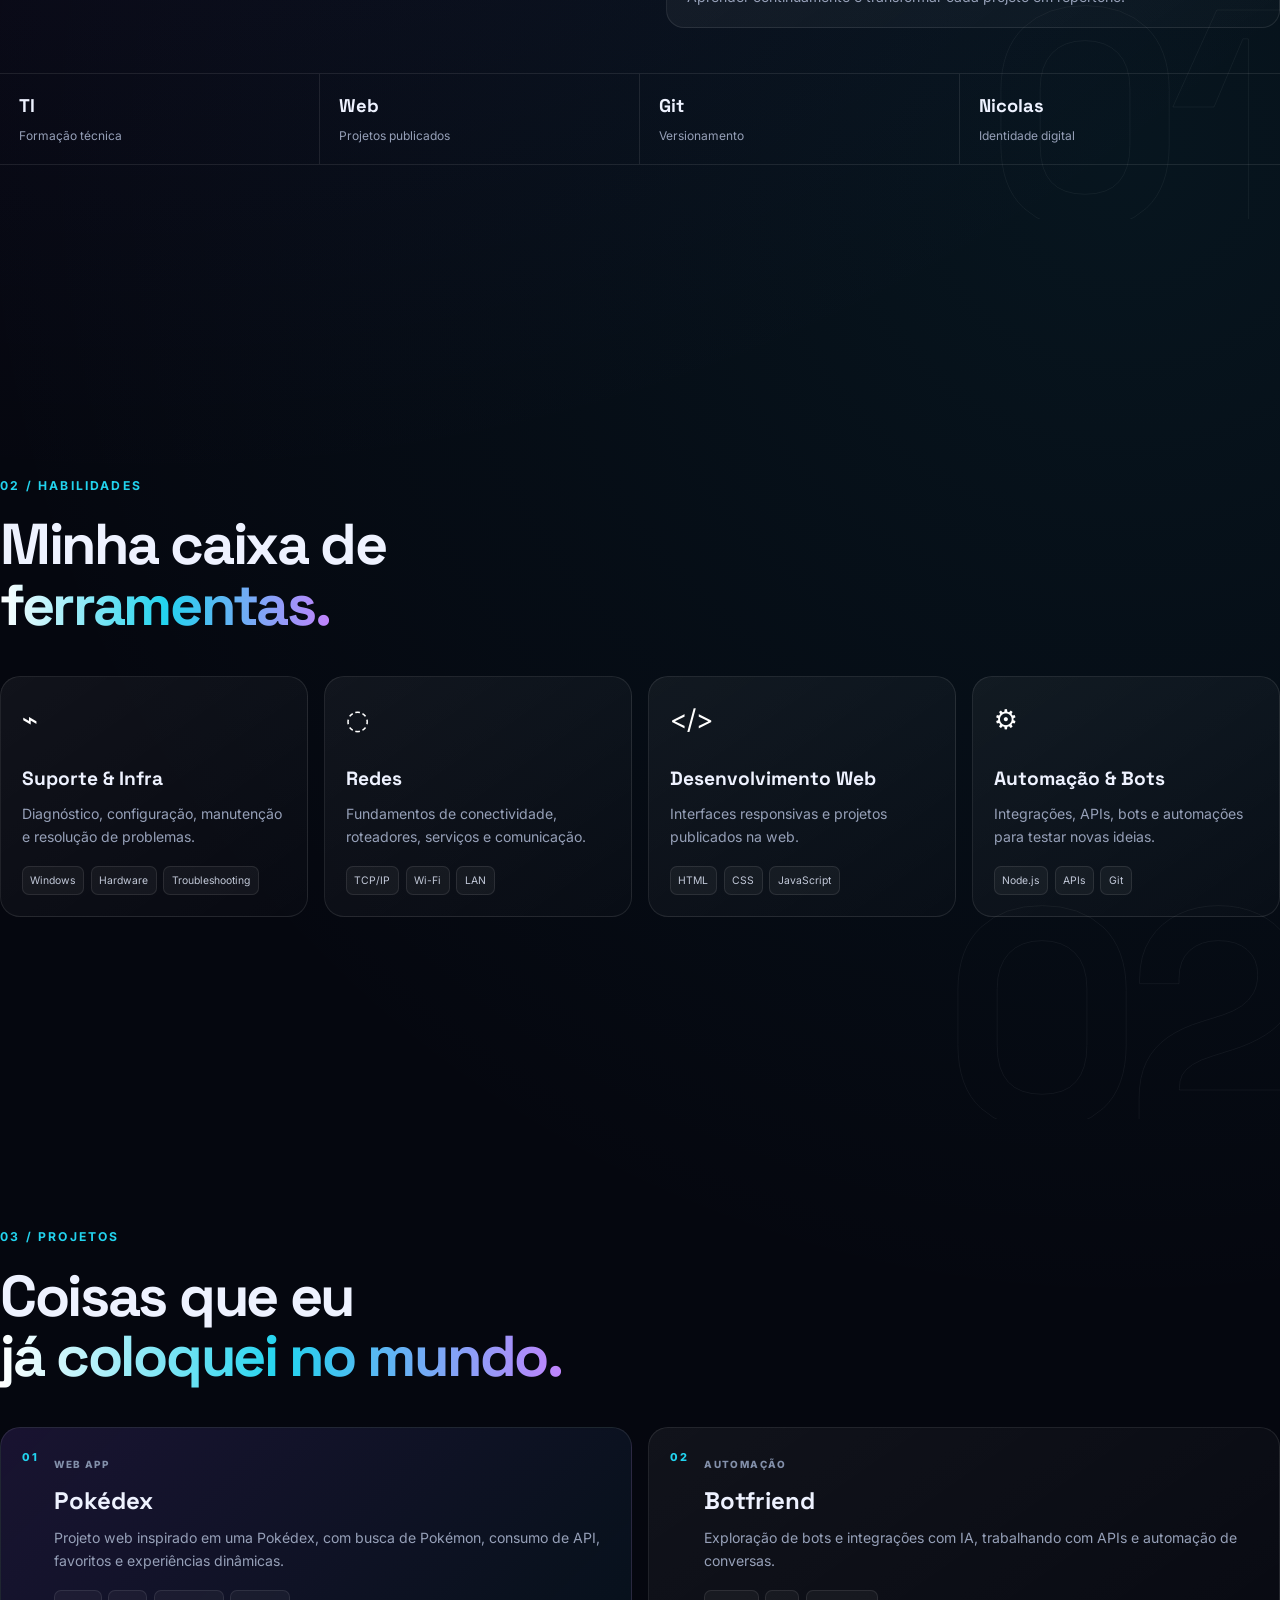
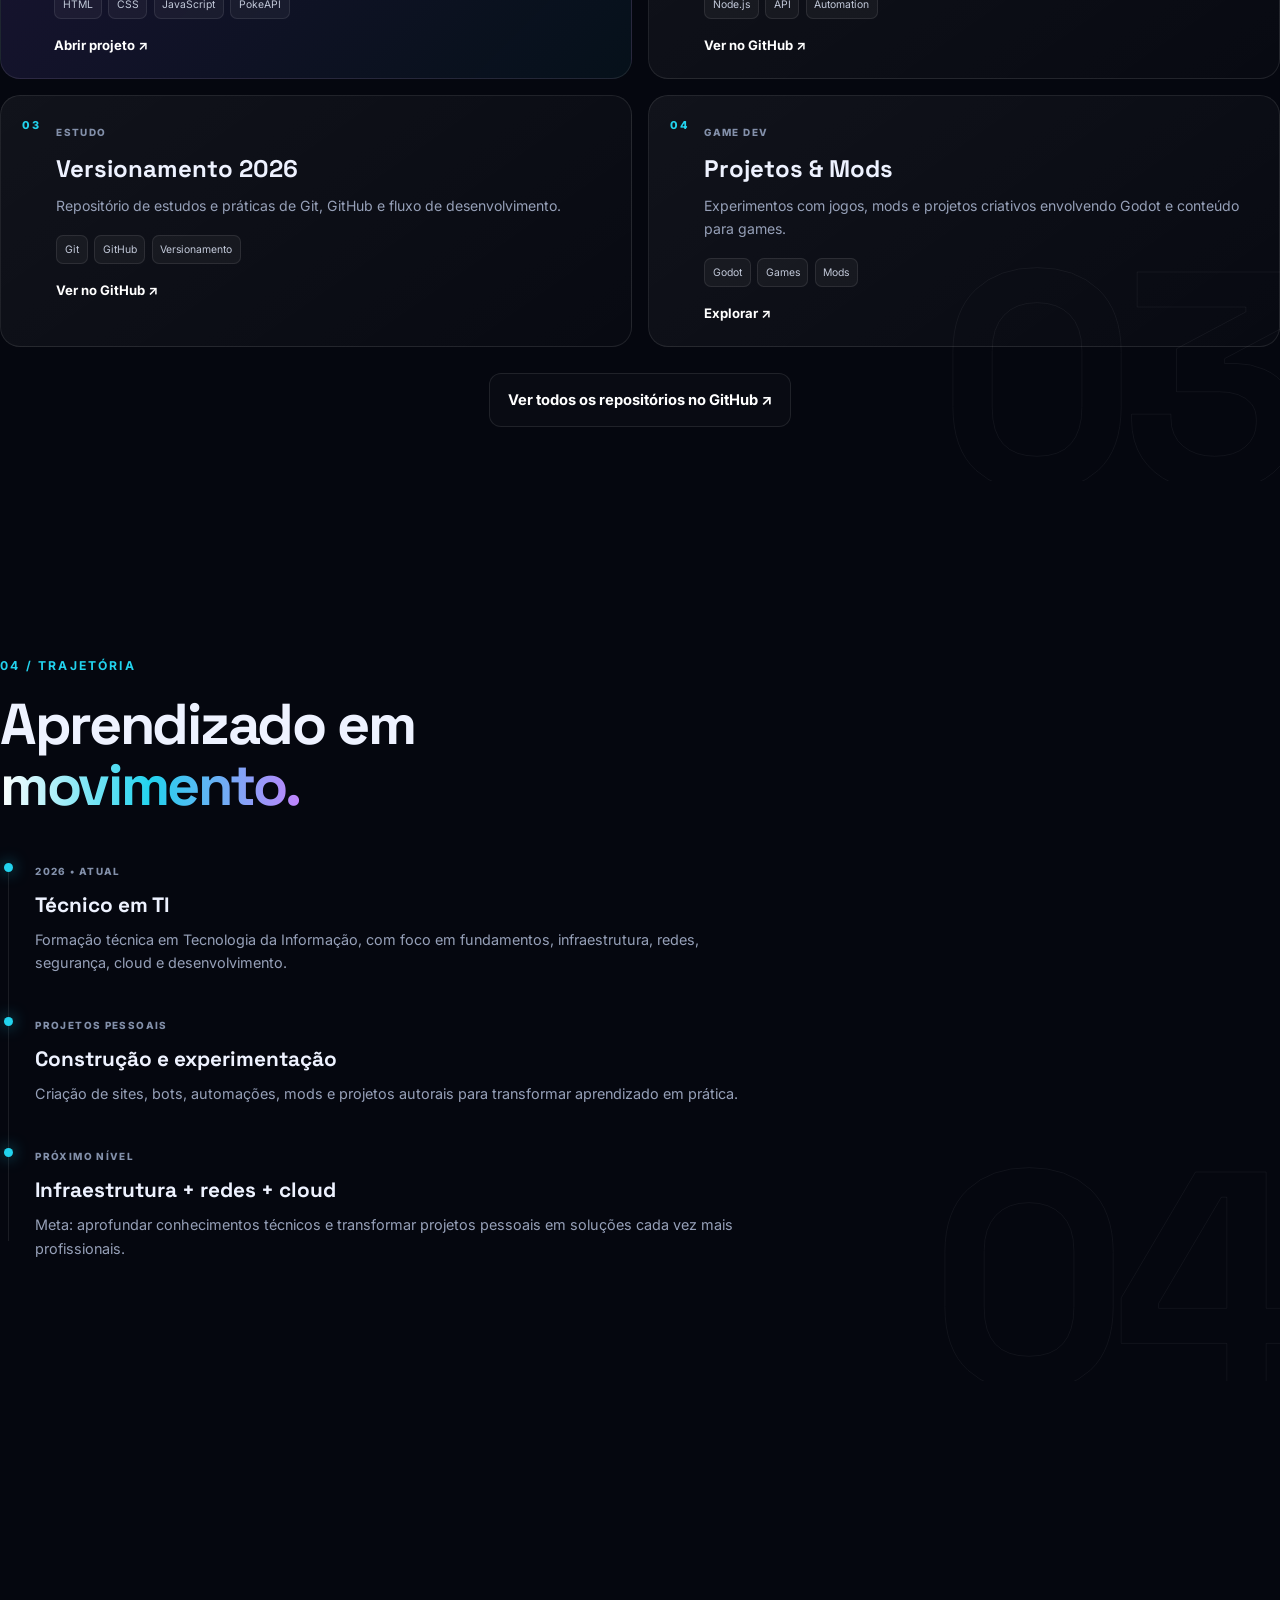
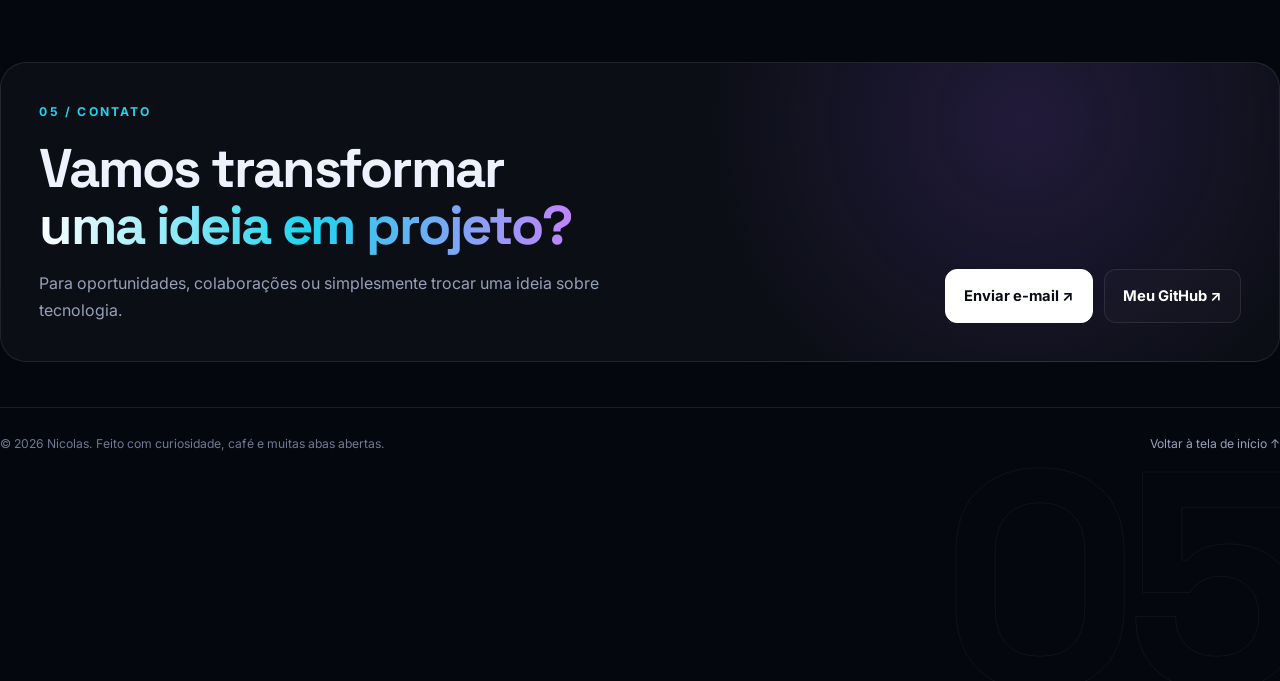
==== commit c6b6c120: "feat(site): renomeia identidade de 'Sr. Agente 208' para 'Nicolas' - Nome, título, meta tags, marca," ====
--- a/site/index.html
+++ b/site/index.html
@@ -3,10 +3,10 @@
 <head>
   <meta charset="UTF-8" />
   <meta name="viewport" content="width=device-width, initial-scale=1.0" />
-  <meta name="description" content="Portfólio de Sr. Agente 208 em sessões: tela de início, sobre, habilidades, projetos, trajetória e contato." />
-  <meta name="author" content="Sr. Agente 208" />
+  <meta name="description" content="Portfólio de Nicolas em sessões: tela de início, sobre, habilidades, projetos, trajetória e contato." />
+  <meta name="author" content="Nicolas" />
   <meta name="theme-color" content="#05070f" />
-  <meta property="og:title" content="Sr. Agente 208 | Portfólio em Sessões" />
+  <meta property="og:title" content="Nicolas | Portfólio em Sessões" />
   <meta property="og:description" content="Tecnologia, suporte, redes, automação e projetos pessoais — organizados em sessões." />
   <meta property="og:type" content="website" />
   <link rel="icon" href="https://github.com/Sr-agente208.png" />
@@ -14,7 +14,7 @@
   <link rel="preconnect" href="https://fonts.gstatic.com" crossorigin />
   <link href="https://fonts.googleapis.com/css2?family=Inter:wght@400;500;600;700;800&family=Space+Grotesk:wght@500;600;700&display=swap" rel="stylesheet" />
   <link rel="stylesheet" href="style.css" />
-  <title>Sr. Agente 208 | Portfólio em Sessões</title>
+  <title>Nicolas | Portfólio em Sessões</title>
 </head>
 <body>
   <!-- Barra de progresso da leitura -->
@@ -24,7 +24,7 @@
   <!-- ===================== CABEÇALHO FIXO ===================== -->
   <header class="topbar">
     <nav class="topbar-inner container" aria-label="Navegação principal">
-      <a class="brand" href="#inicio" aria-label="Voltar para a tela de início">208<span>.</span></a>
+      <a class="brand" href="#inicio" aria-label="Voltar para a tela de início">Nicolas<span>.</span></a>
       <button class="nav-toggle" aria-label="Abrir menu" aria-expanded="false" aria-controls="menu">☰</button>
       <div class="nav-links" id="menu">
         <a href="#inicio" data-nav="inicio">Início</a>
@@ -54,13 +54,13 @@
         <div class="grid-lines"></div>
         <div class="orb orb-a"></div>
         <div class="orb orb-b"></div>
-        <span class="mega-number">208</span>
+        <span class="mega-number">N</span>
       </div>
 
       <div class="container start-grid">
         <div class="start-copy">
           <p class="eyebrow reveal"><span class="status-dot"></span> Disponível para aprender, criar e colaborar</p>
-          <h1 class="reveal" style="--d:90ms">Olá, eu sou<br /><span>Sr. Agente 208.</span></h1>
+          <h1 class="reveal" style="--d:90ms">Olá, eu sou<br /><span>Nicolas.</span></h1>
           <p class="lead reveal" style="--d:180ms">Estudante de <strong>Tecnologia da Informação</strong>, apaixonado por suporte, redes, automação e projetos que transformam ideias em experiências digitais.</p>
           <div class="hero-actions reveal" style="--d:270ms">
             <a class="button primary" href="#sobre">Explorar portfólio <span>↓</span></a>
@@ -76,11 +76,11 @@
         <div class="start-card reveal" style="--d:220ms">
           <div class="profile-card" aria-label="Cartão de perfil">
             <div class="profile-top">
-              <span class="chip">PROFILE / 208</span>
+              <span class="chip">PROFILE / NICOLAS</span>
               <span class="tiny">TI • NETWORK • SUPPORT</span>
             </div>
-            <img class="avatar" src="https://github.com/Sr-agente208.png" alt="Avatar do GitHub de Sr. Agente 208" />
-            <h2>Sr. Agente 208</h2>
+            <img class="avatar" src="assets/avatar-nicolas.jpg" onerror="this.onerror=null; this.src='https://github.com/Sr-agente208.png';" alt="Foto de Nicolas" />
+            <h2>Nicolas</h2>
             <p>Estudante • Criador • Tech Explorer</p>
             <div class="profile-grid">
               <div><span>FOCO</span><strong>Suporte &amp; Redes</strong></div>
@@ -123,7 +123,7 @@
           <div class="stat"><strong>TI</strong><span>Formação técnica</span></div>
           <div class="stat"><strong>Web</strong><span>Projetos publicados</span></div>
           <div class="stat"><strong>Git</strong><span>Versionamento</span></div>
-          <div class="stat"><strong>208</strong><span>Identidade digital</span></div>
+          <div class="stat"><strong>Nicolas</strong><span>Identidade digital</span></div>
         </div>
       </div>
     </section>
@@ -205,7 +205,7 @@
           </div>
         </div>
         <footer class="footer">
-          <p>© <span id="year">2026</span> Sr. Agente 208. Feito com curiosidade, café e muitas abas abertas.</p>
+          <p>© <span id="year">2026</span> Nicolas. Feito com curiosidade, café e muitas abas abertas.</p>
           <a href="#inicio">Voltar à tela de início ↑</a>
         </footer>
       </div>
--- a/site/style.css
+++ b/site/style.css
@@ -1,5 +1,5 @@
 /* =========================================================
-   SR. AGENTE 208 — PORTFÓLIO EM SESSÕES
+   NICOLAS — PORTFÓLIO EM SESSÕES
    1. Tokens & reset        2. Base              3. Utilitários
    4. Chrome fixo (barra/nav/rail)               5. Slides
    6. Tela de início        7. Sobre             8. Habilidades
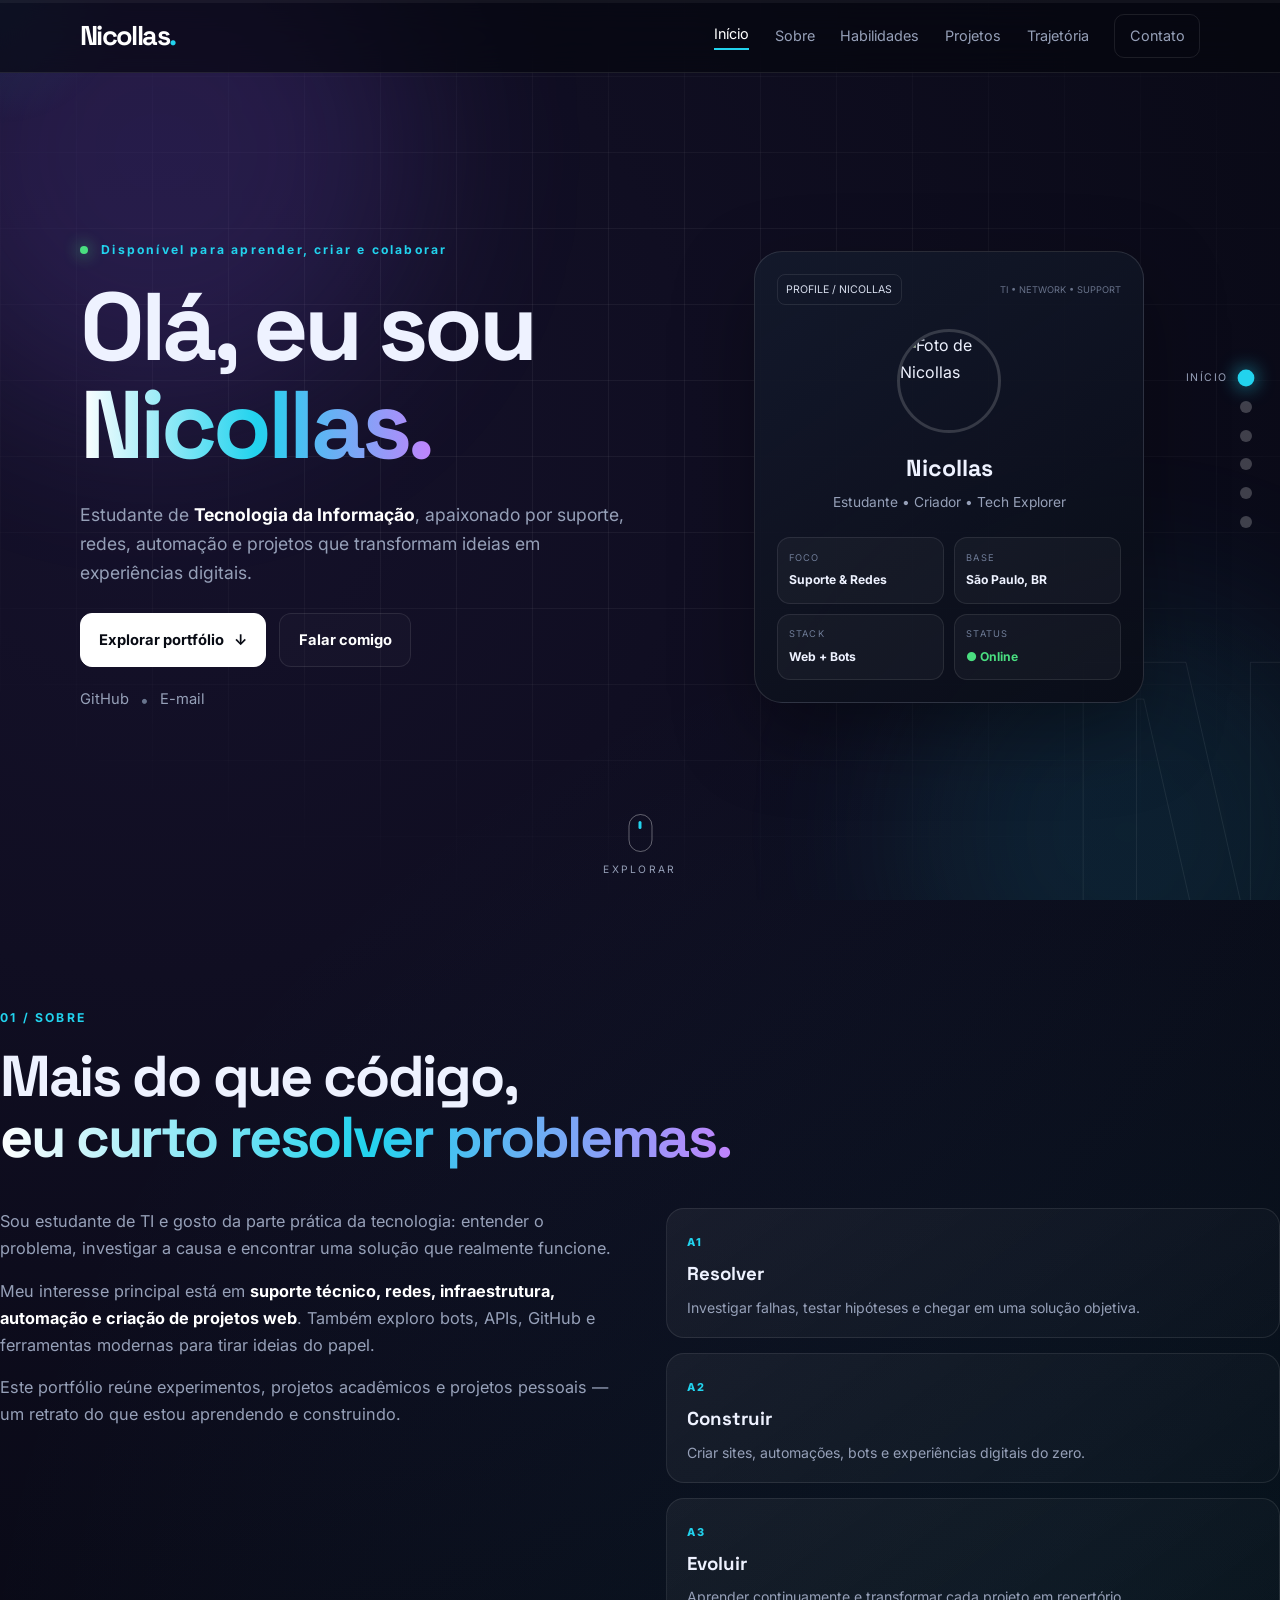
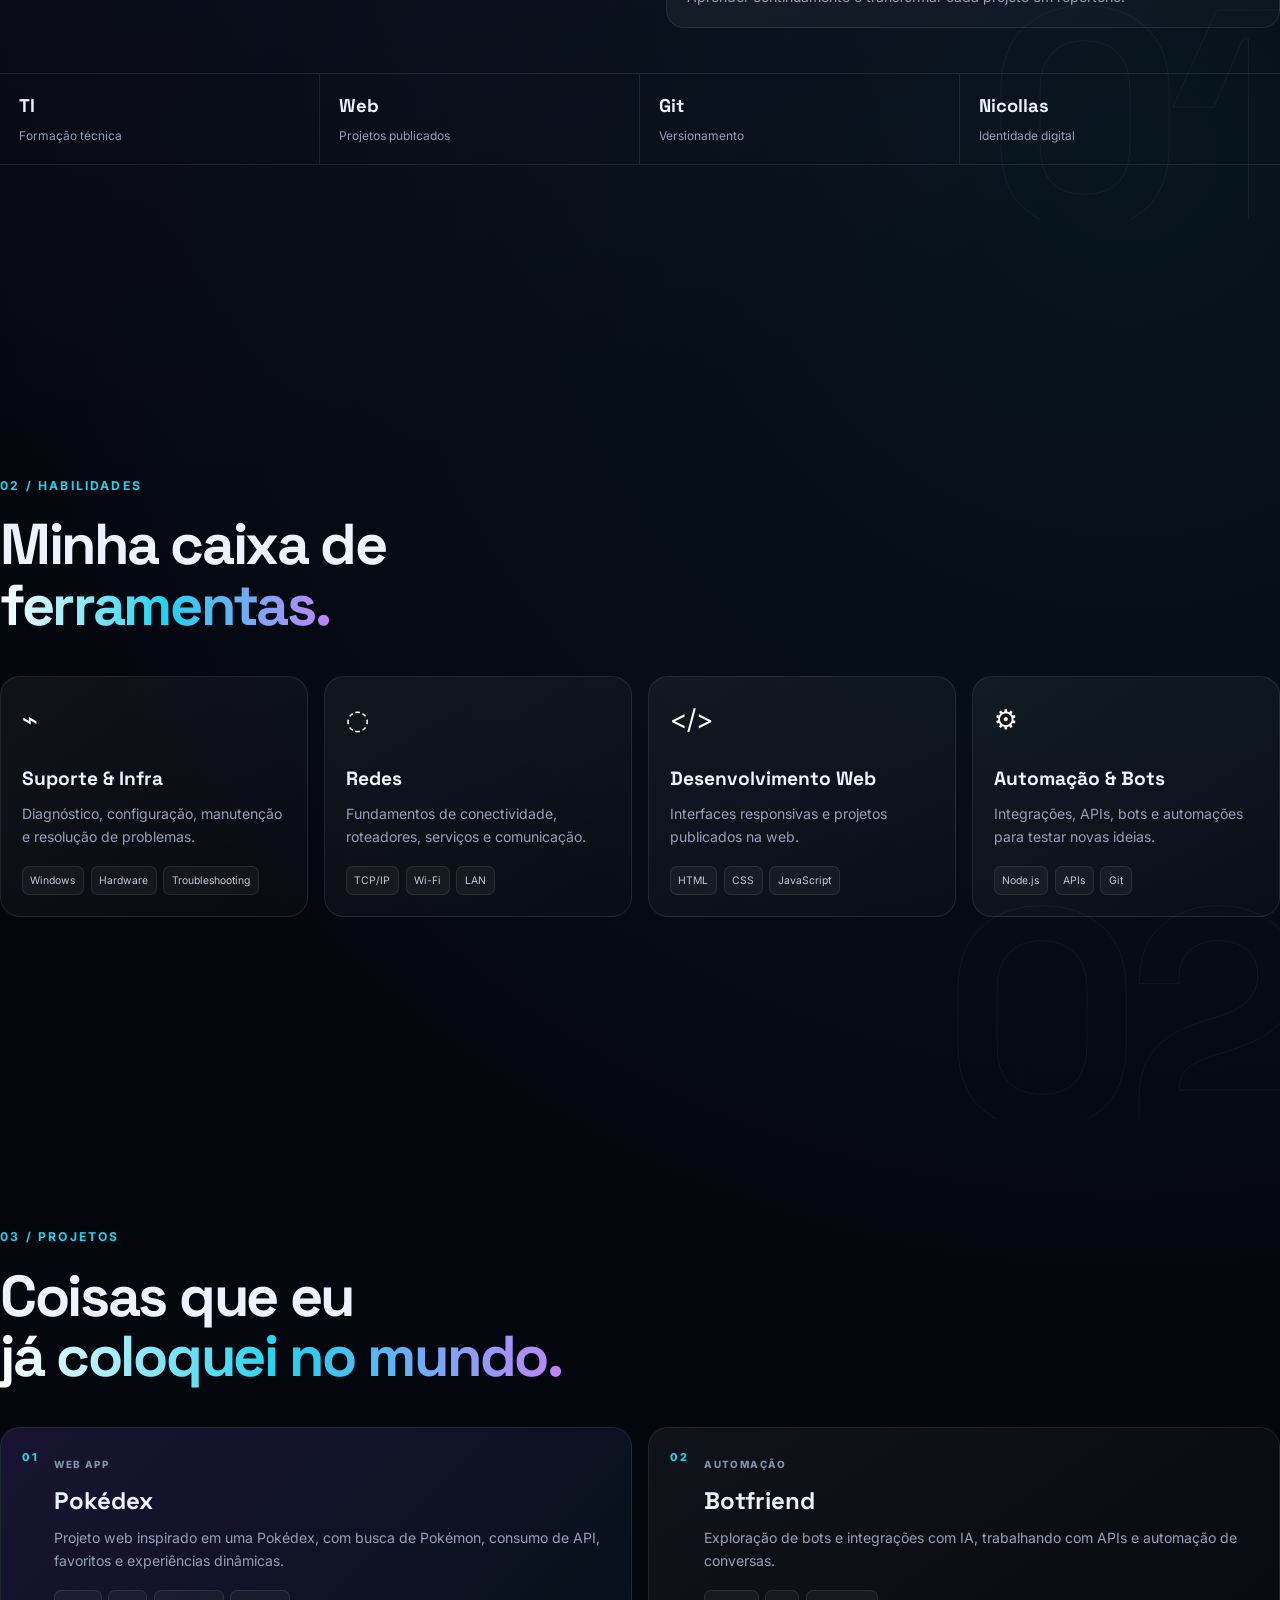
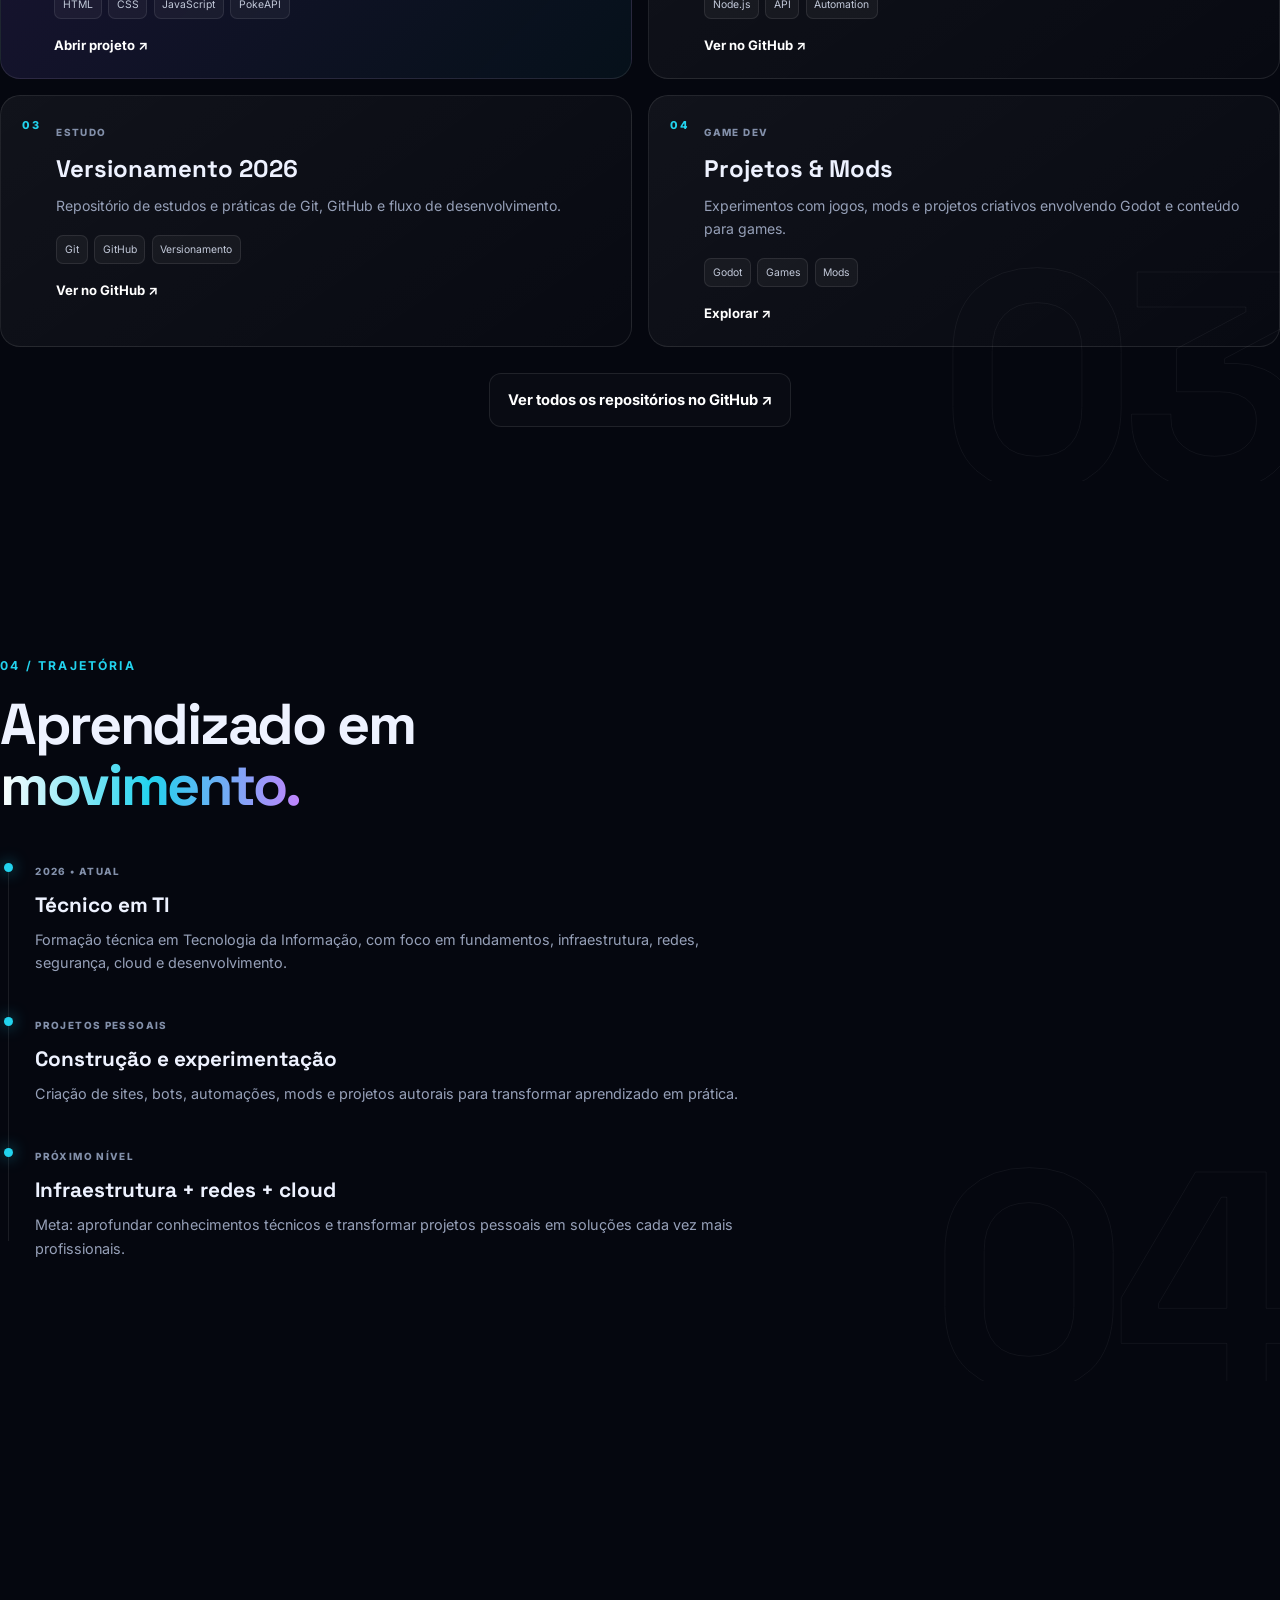
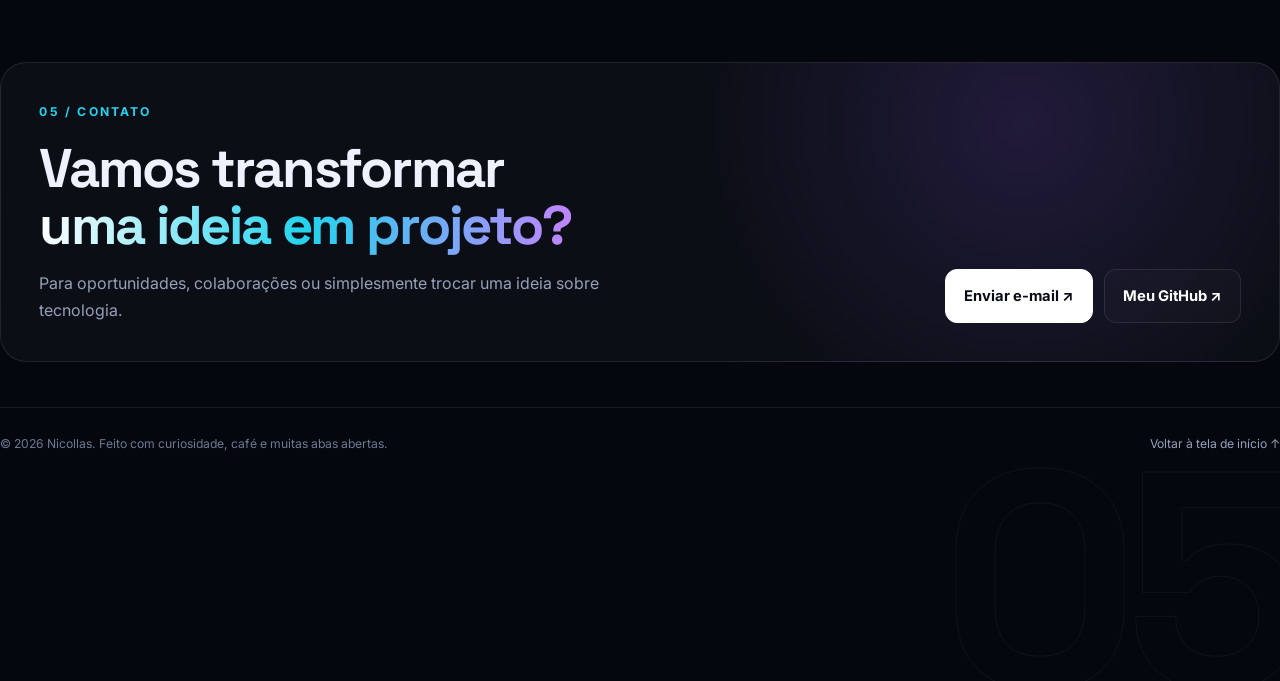
==== commit f2862a3f: "feat: aplica identidade 'Nicollas' nos dois sites - Corrige grafia para 'Nicollas' (com dois L) no s" ====
--- a/site/index.html
+++ b/site/index.html
@@ -3,10 +3,10 @@
 <head>
   <meta charset="UTF-8" />
   <meta name="viewport" content="width=device-width, initial-scale=1.0" />
-  <meta name="description" content="Portfólio de Nicolas em sessões: tela de início, sobre, habilidades, projetos, trajetória e contato." />
-  <meta name="author" content="Nicolas" />
+  <meta name="description" content="Portfólio de Nicollas em sessões: tela de início, sobre, habilidades, projetos, trajetória e contato." />
+  <meta name="author" content="Nicollas" />
   <meta name="theme-color" content="#05070f" />
-  <meta property="og:title" content="Nicolas | Portfólio em Sessões" />
+  <meta property="og:title" content="Nicollas | Portfólio em Sessões" />
   <meta property="og:description" content="Tecnologia, suporte, redes, automação e projetos pessoais — organizados em sessões." />
   <meta property="og:type" content="website" />
   <link rel="icon" href="https://github.com/Sr-agente208.png" />
@@ -14,7 +14,7 @@
   <link rel="preconnect" href="https://fonts.gstatic.com" crossorigin />
   <link href="https://fonts.googleapis.com/css2?family=Inter:wght@400;500;600;700;800&family=Space+Grotesk:wght@500;600;700&display=swap" rel="stylesheet" />
   <link rel="stylesheet" href="style.css" />
-  <title>Nicolas | Portfólio em Sessões</title>
+  <title>Nicollas | Portfólio em Sessões</title>
 </head>
 <body>
   <!-- Barra de progresso da leitura -->
@@ -24,7 +24,7 @@
   <!-- ===================== CABEÇALHO FIXO ===================== -->
   <header class="topbar">
     <nav class="topbar-inner container" aria-label="Navegação principal">
-      <a class="brand" href="#inicio" aria-label="Voltar para a tela de início">Nicolas<span>.</span></a>
+      <a class="brand" href="#inicio" aria-label="Voltar para a tela de início">Nicollas<span>.</span></a>
       <button class="nav-toggle" aria-label="Abrir menu" aria-expanded="false" aria-controls="menu">☰</button>
       <div class="nav-links" id="menu">
         <a href="#inicio" data-nav="inicio">Início</a>
@@ -60,7 +60,7 @@
       <div class="container start-grid">
         <div class="start-copy">
           <p class="eyebrow reveal"><span class="status-dot"></span> Disponível para aprender, criar e colaborar</p>
-          <h1 class="reveal" style="--d:90ms">Olá, eu sou<br /><span>Nicolas.</span></h1>
+          <h1 class="reveal" style="--d:90ms">Olá, eu sou<br /><span>Nicollas.</span></h1>
           <p class="lead reveal" style="--d:180ms">Estudante de <strong>Tecnologia da Informação</strong>, apaixonado por suporte, redes, automação e projetos que transformam ideias em experiências digitais.</p>
           <div class="hero-actions reveal" style="--d:270ms">
             <a class="button primary" href="#sobre">Explorar portfólio <span>↓</span></a>
@@ -76,11 +76,11 @@
         <div class="start-card reveal" style="--d:220ms">
           <div class="profile-card" aria-label="Cartão de perfil">
             <div class="profile-top">
-              <span class="chip">PROFILE / NICOLAS</span>
+              <span class="chip">PROFILE / NICOLLAS</span>
               <span class="tiny">TI • NETWORK • SUPPORT</span>
             </div>
-            <img class="avatar" src="assets/avatar-nicolas.jpg" onerror="this.onerror=null; this.src='https://github.com/Sr-agente208.png';" alt="Foto de Nicolas" />
-            <h2>Nicolas</h2>
+            <img class="avatar" src="assets/avatar-nicolas.jpg" onerror="this.onerror=null; this.src='https://github.com/Sr-agente208.png';" alt="Foto de Nicollas" />
+            <h2>Nicollas</h2>
             <p>Estudante • Criador • Tech Explorer</p>
             <div class="profile-grid">
               <div><span>FOCO</span><strong>Suporte &amp; Redes</strong></div>
@@ -123,7 +123,7 @@
           <div class="stat"><strong>TI</strong><span>Formação técnica</span></div>
           <div class="stat"><strong>Web</strong><span>Projetos publicados</span></div>
           <div class="stat"><strong>Git</strong><span>Versionamento</span></div>
-          <div class="stat"><strong>Nicolas</strong><span>Identidade digital</span></div>
+          <div class="stat"><strong>Nicollas</strong><span>Identidade digital</span></div>
         </div>
       </div>
     </section>
@@ -205,7 +205,7 @@
           </div>
         </div>
         <footer class="footer">
-          <p>© <span id="year">2026</span> Nicolas. Feito com curiosidade, café e muitas abas abertas.</p>
+          <p>© <span id="year">2026</span> Nicollas. Feito com curiosidade, café e muitas abas abertas.</p>
           <a href="#inicio">Voltar à tela de início ↑</a>
         </footer>
       </div>
--- a/site/style.css
+++ b/site/style.css
@@ -1,5 +1,5 @@
 /* =========================================================
-   NICOLAS — PORTFÓLIO EM SESSÕES
+   NICOLLAS — PORTFÓLIO EM SESSÕES
    1. Tokens & reset        2. Base              3. Utilitários
    4. Chrome fixo (barra/nav/rail)               5. Slides
    6. Tela de início        7. Sobre             8. Habilidades
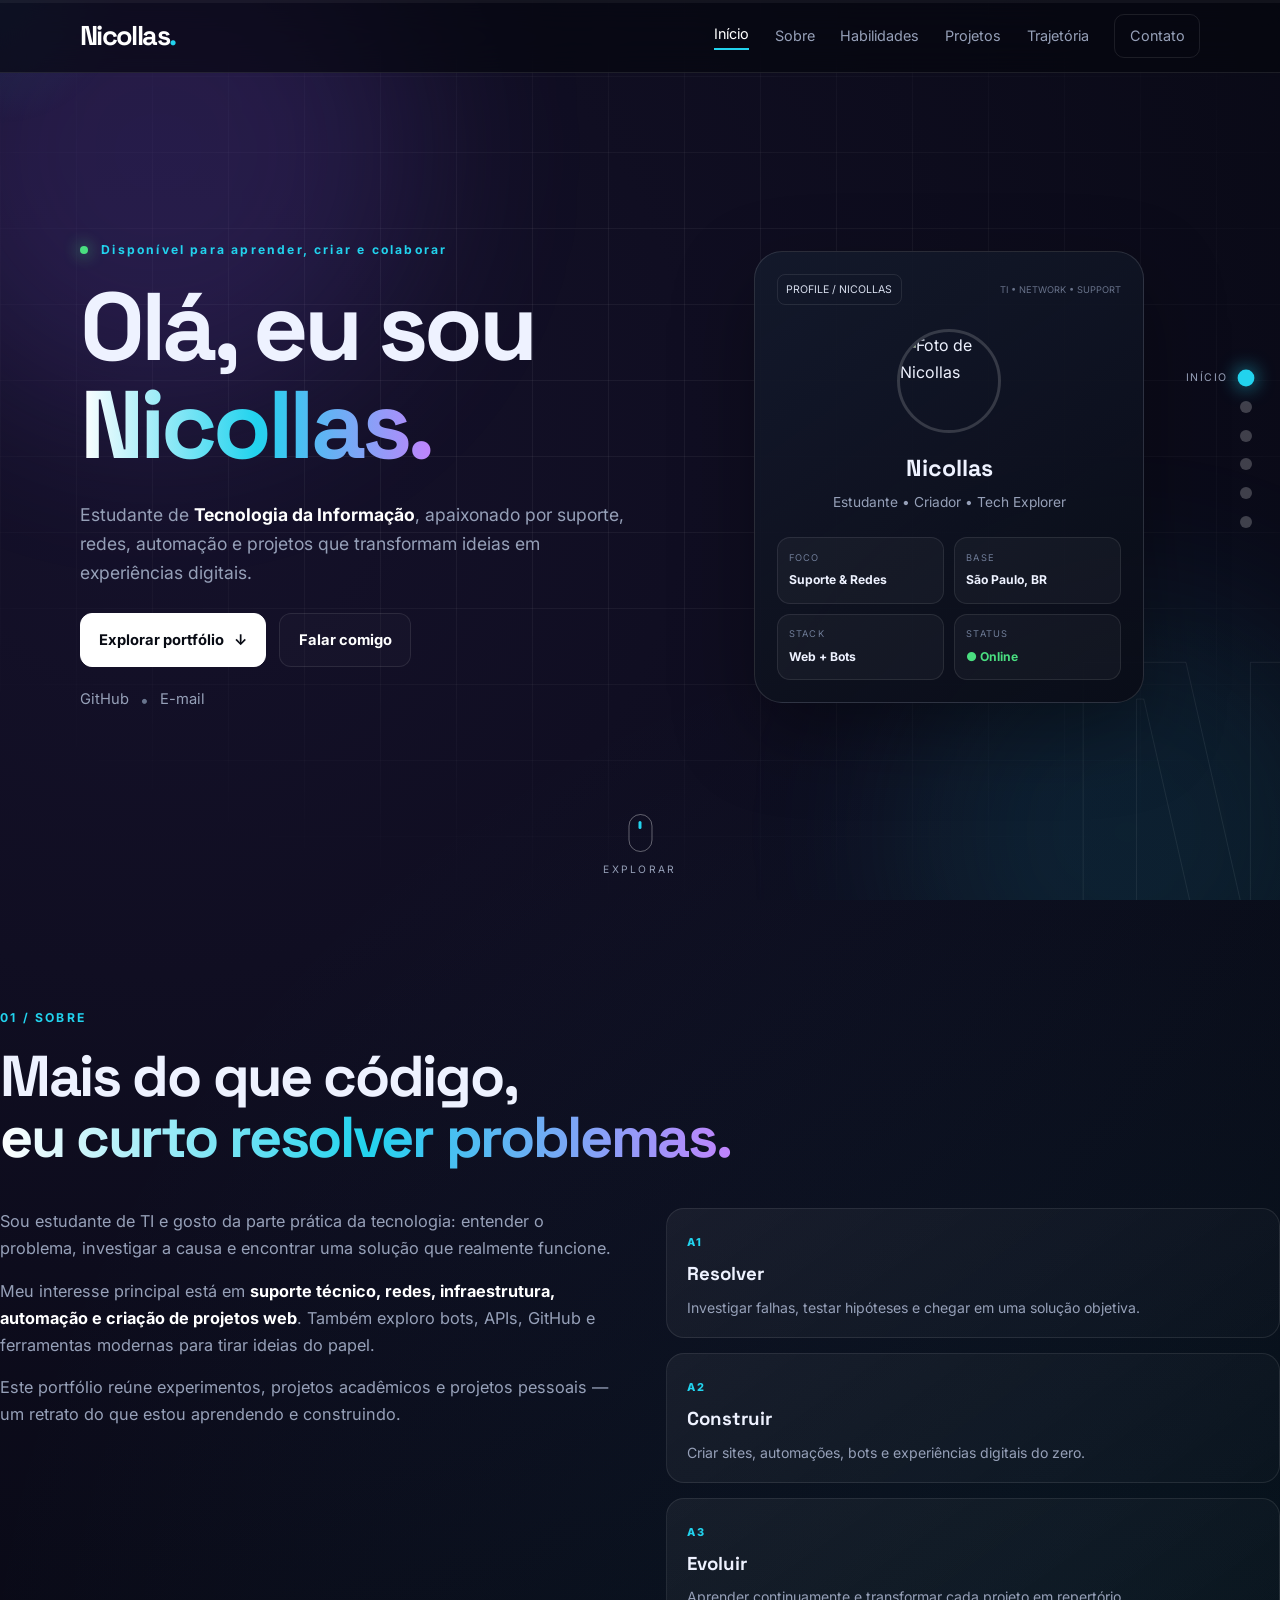
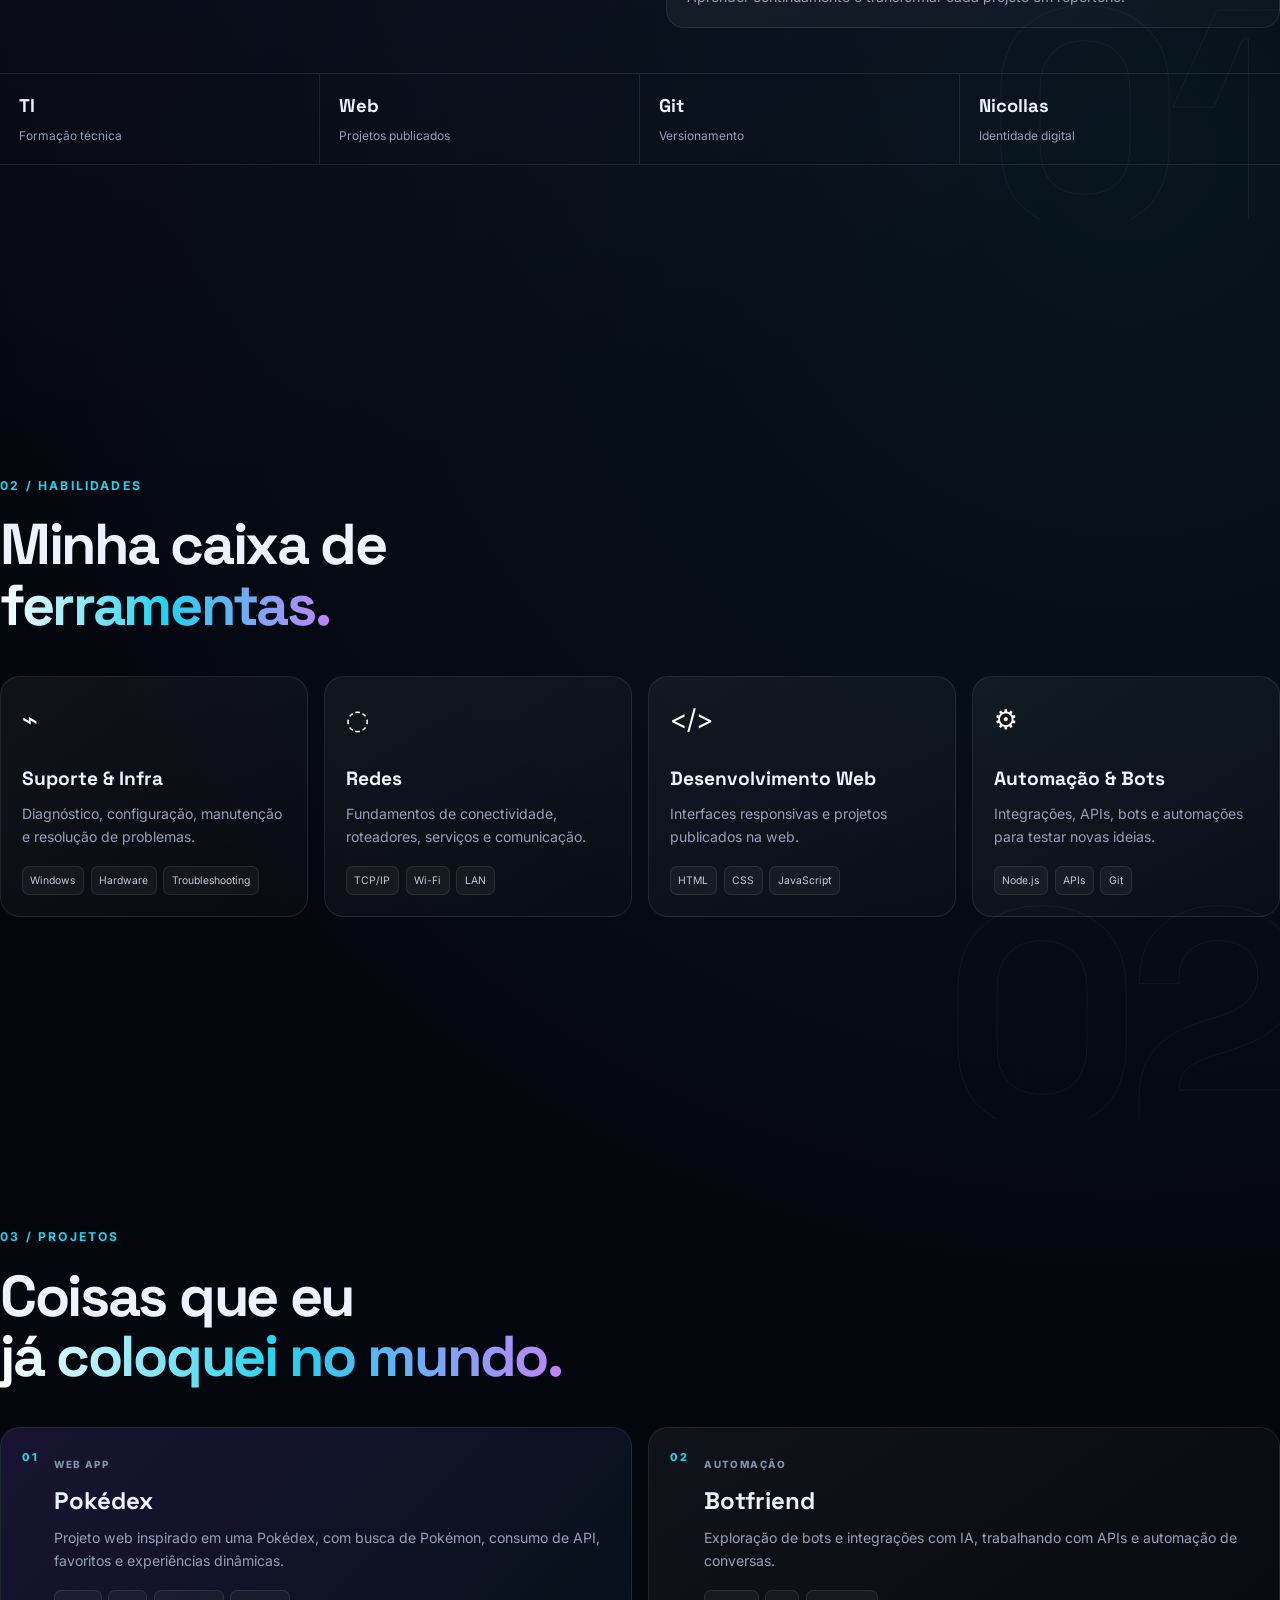
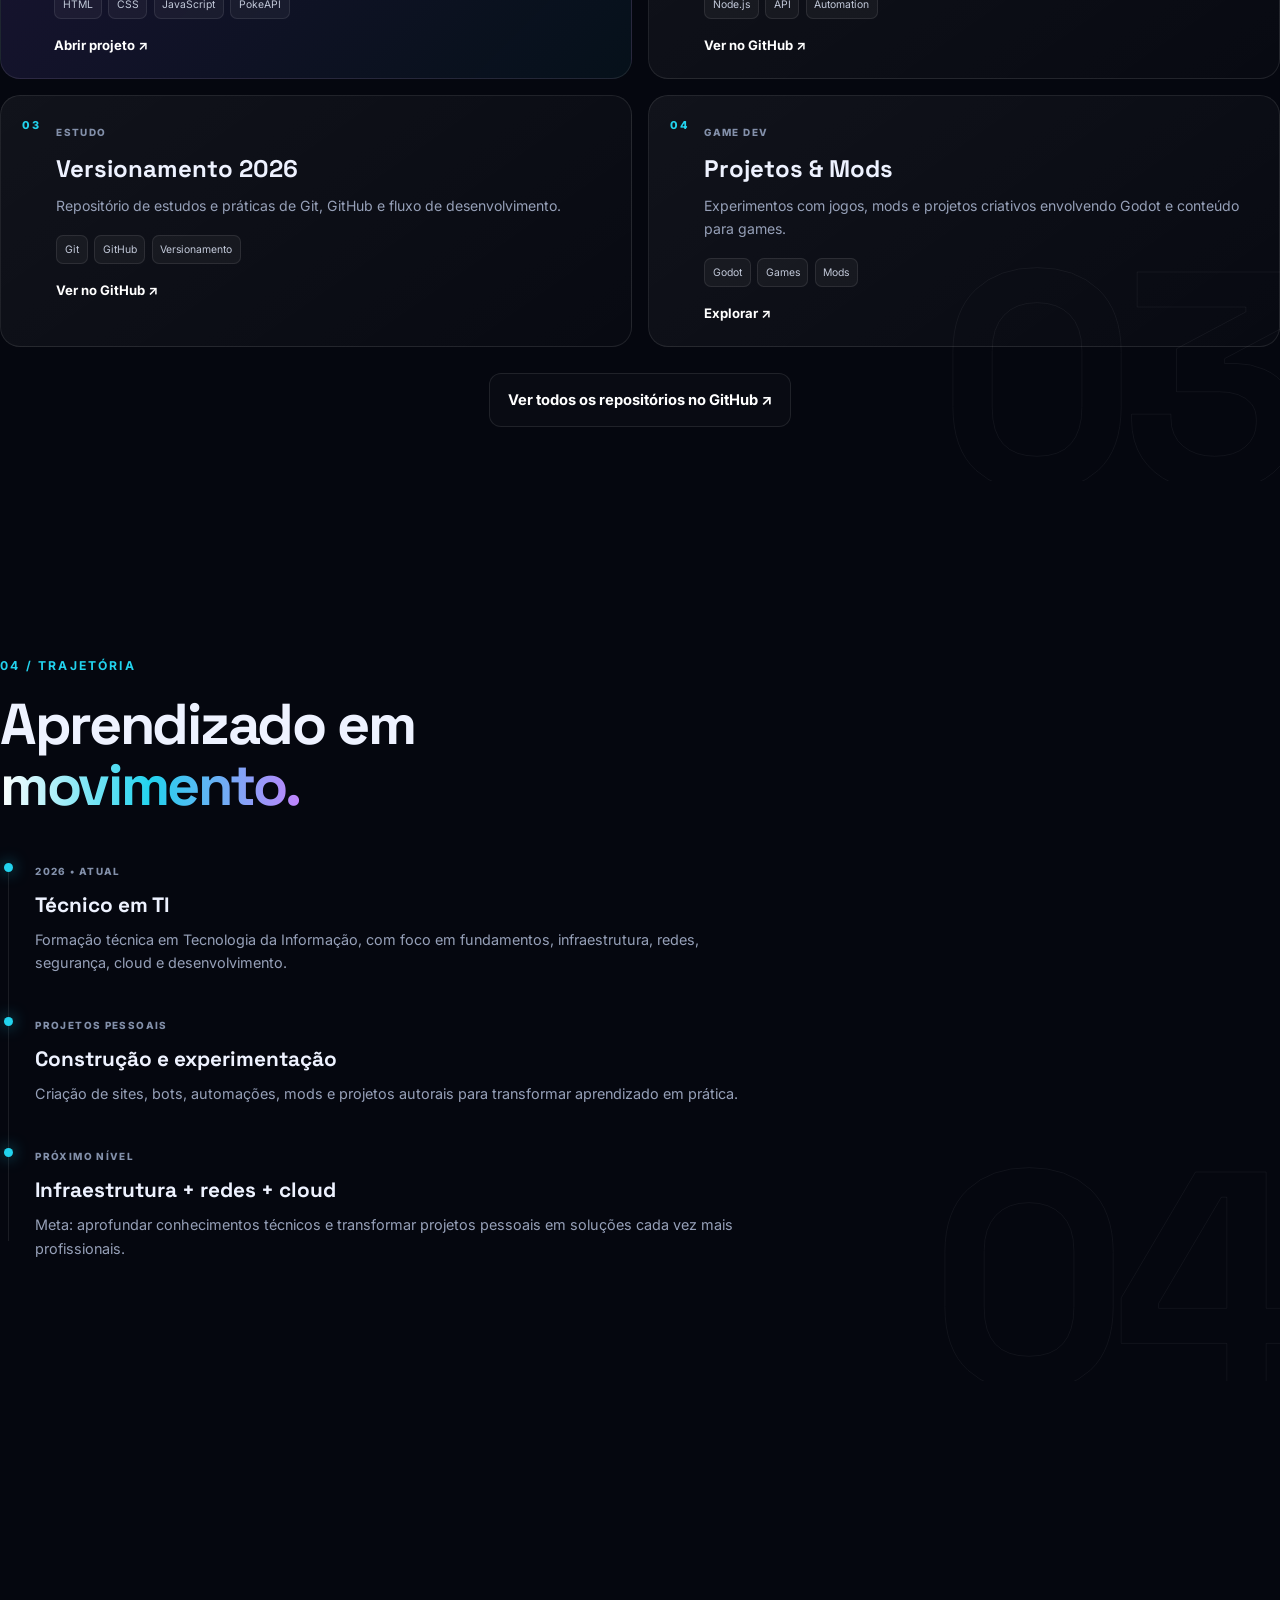
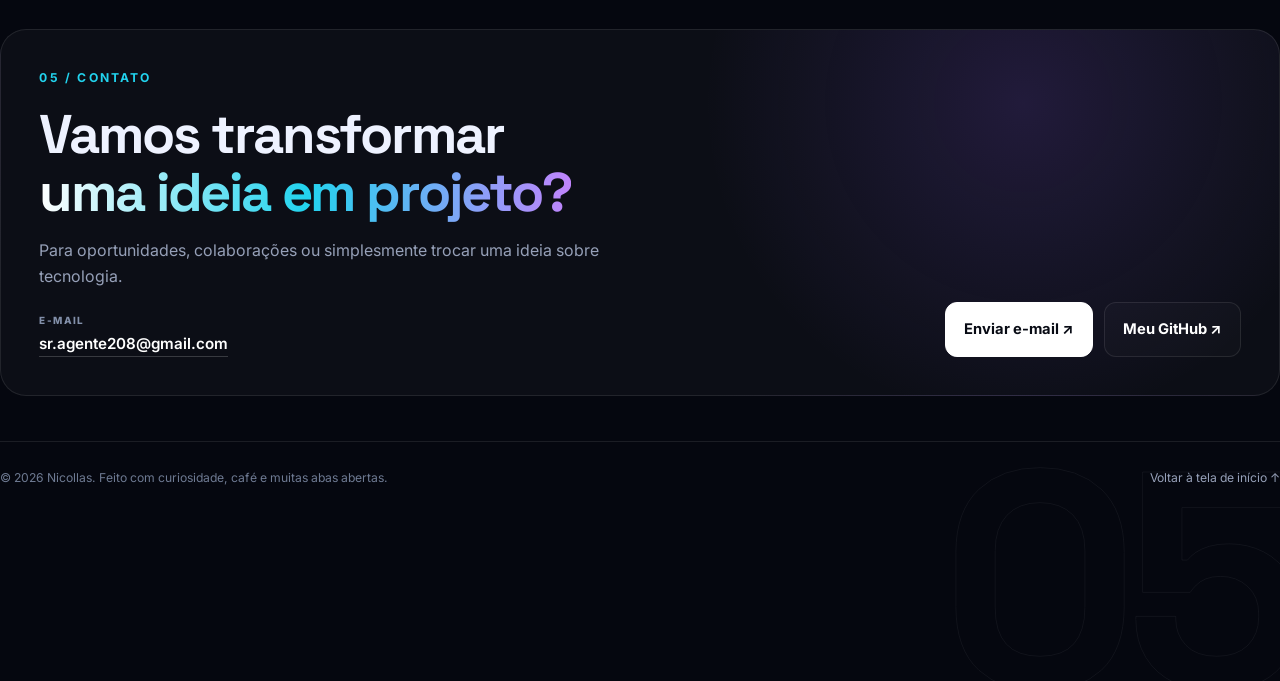
==== commit 0aea673f: "feat: adiciona foto de perfil de Nicollas e e-mail no contato - Foto original em assets/foto-nicolla" ====
--- a/site/index.html
+++ b/site/index.html
@@ -9,7 +9,7 @@
   <meta property="og:title" content="Nicollas | Portfólio em Sessões" />
   <meta property="og:description" content="Tecnologia, suporte, redes, automação e projetos pessoais — organizados em sessões." />
   <meta property="og:type" content="website" />
-  <link rel="icon" href="https://github.com/Sr-agente208.png" />
+  <link rel="icon" href="assets/avatar-nicollas.jpg" />
   <link rel="preconnect" href="https://fonts.googleapis.com" />
   <link rel="preconnect" href="https://fonts.gstatic.com" crossorigin />
   <link href="https://fonts.googleapis.com/css2?family=Inter:wght@400;500;600;700;800&family=Space+Grotesk:wght@500;600;700&display=swap" rel="stylesheet" />
@@ -198,6 +198,9 @@
             <p class="eyebrow">05 / CONTATO</p>
             <h2>Vamos transformar<br /><span>uma ideia em projeto?</span></h2>
             <p>Para oportunidades, colaborações ou simplesmente trocar uma ideia sobre tecnologia.</p>
+            <ul class="contact-list">
+              <li><span class="contact-label">E-mail</span><a href="mailto:sr.agente208@gmail.com">sr.agente208@gmail.com</a></li>
+            </ul>
           </div>
           <div class="contact-actions">
             <a class="button primary" href="mailto:sr.agente208@gmail.com">Enviar e-mail ↗</a>
--- a/site/style.css
+++ b/site/style.css
@@ -435,7 +435,12 @@
   letter-spacing: -.04em;
   line-height: 1.05;
 }
-.contact-card > div:first-child p:last-child { color: var(--muted); max-width: 600px; margin-top: 1rem; }
+.contact-card > div:first-child p:last-of-type { color: var(--muted); max-width: 600px; margin-top: 1rem; }
+.contact-list { list-style: none; margin-top: 1.4rem; display: flex; gap: 1.8rem; flex-wrap: wrap; }
+.contact-list li { display: flex; flex-direction: column; gap: .15rem; }
+.contact-label { font-size: .62rem; letter-spacing: .14em; text-transform: uppercase; color: #8390aa; font-weight: 800; }
+.contact-list a { color: #fff; text-decoration: none; font-weight: 600; font-size: .95rem; border-bottom: 1px solid rgba(255, 255, 255, .18); transition: color .25s, border-color .25s; }
+.contact-list a:hover { color: var(--accent); border-color: var(--accent); }
 .contact-actions { display: flex; gap: .7rem; flex-wrap: wrap; }
 
 .footer {
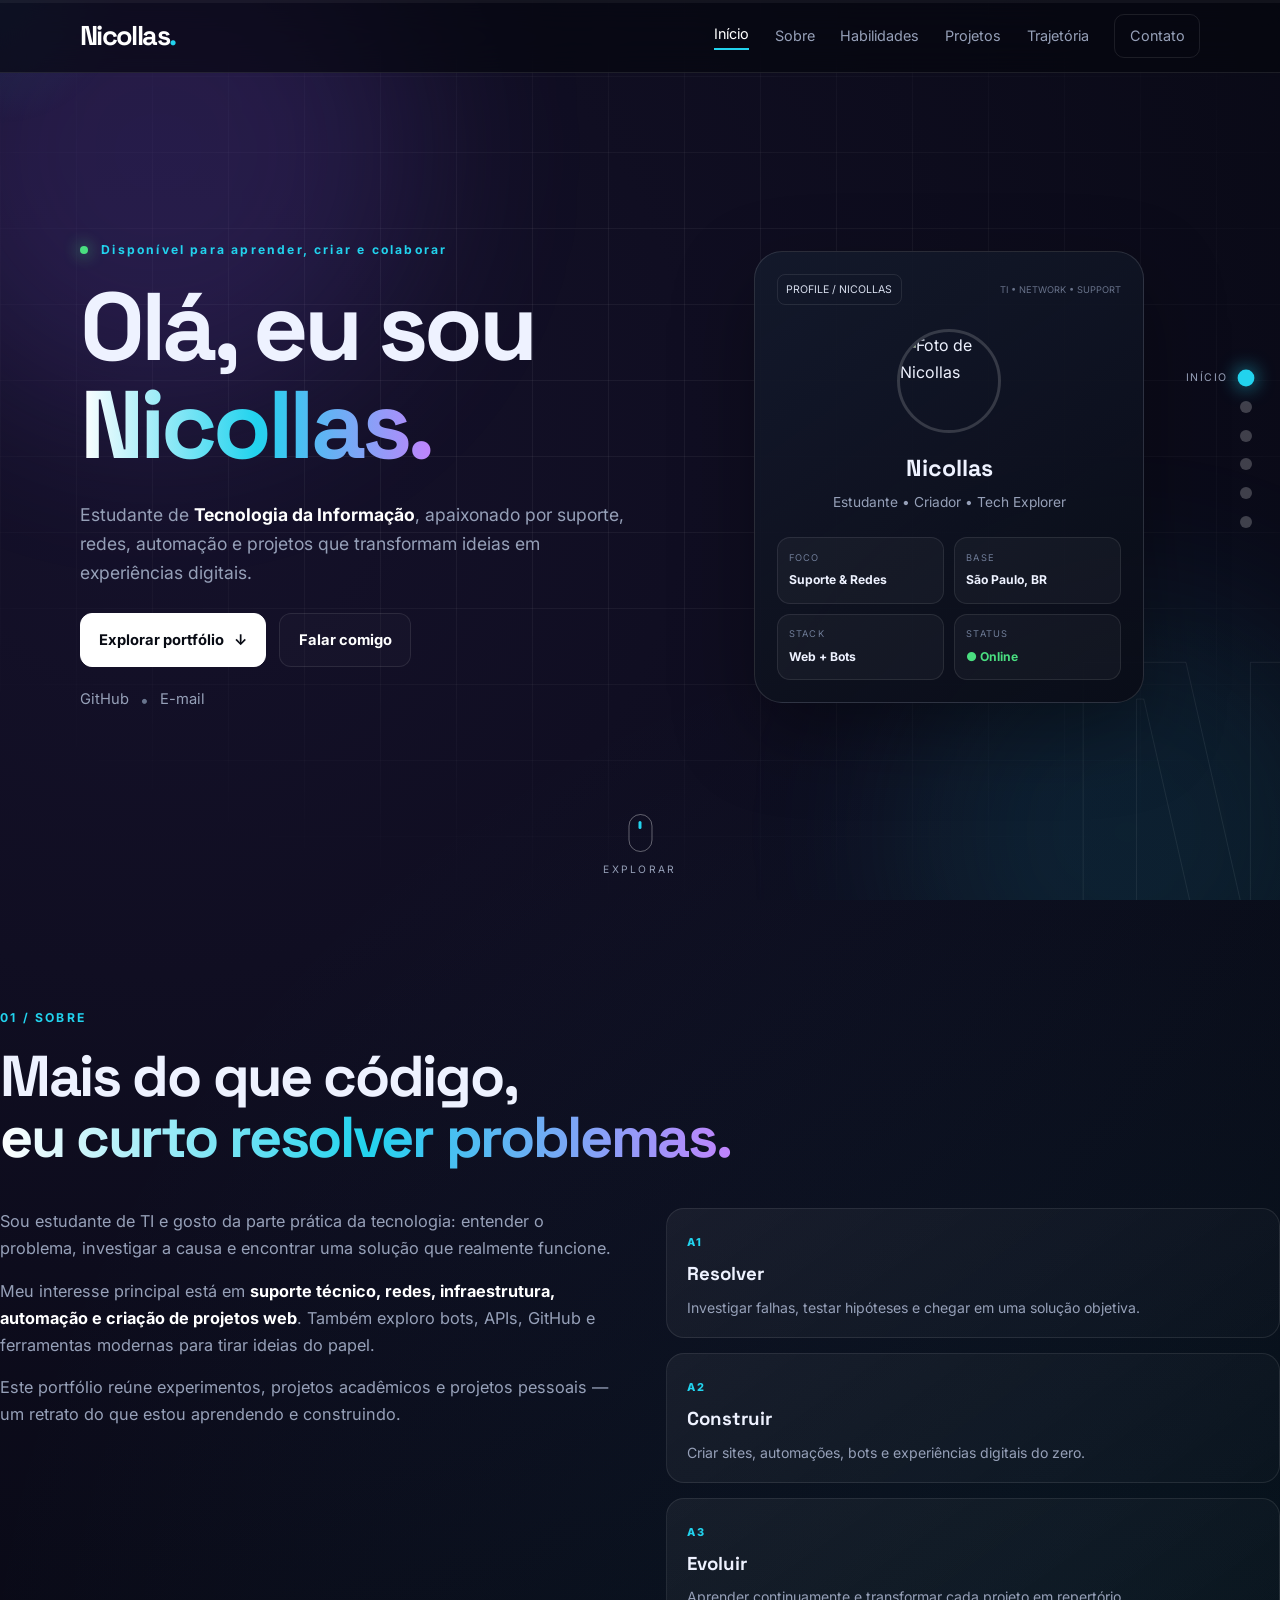
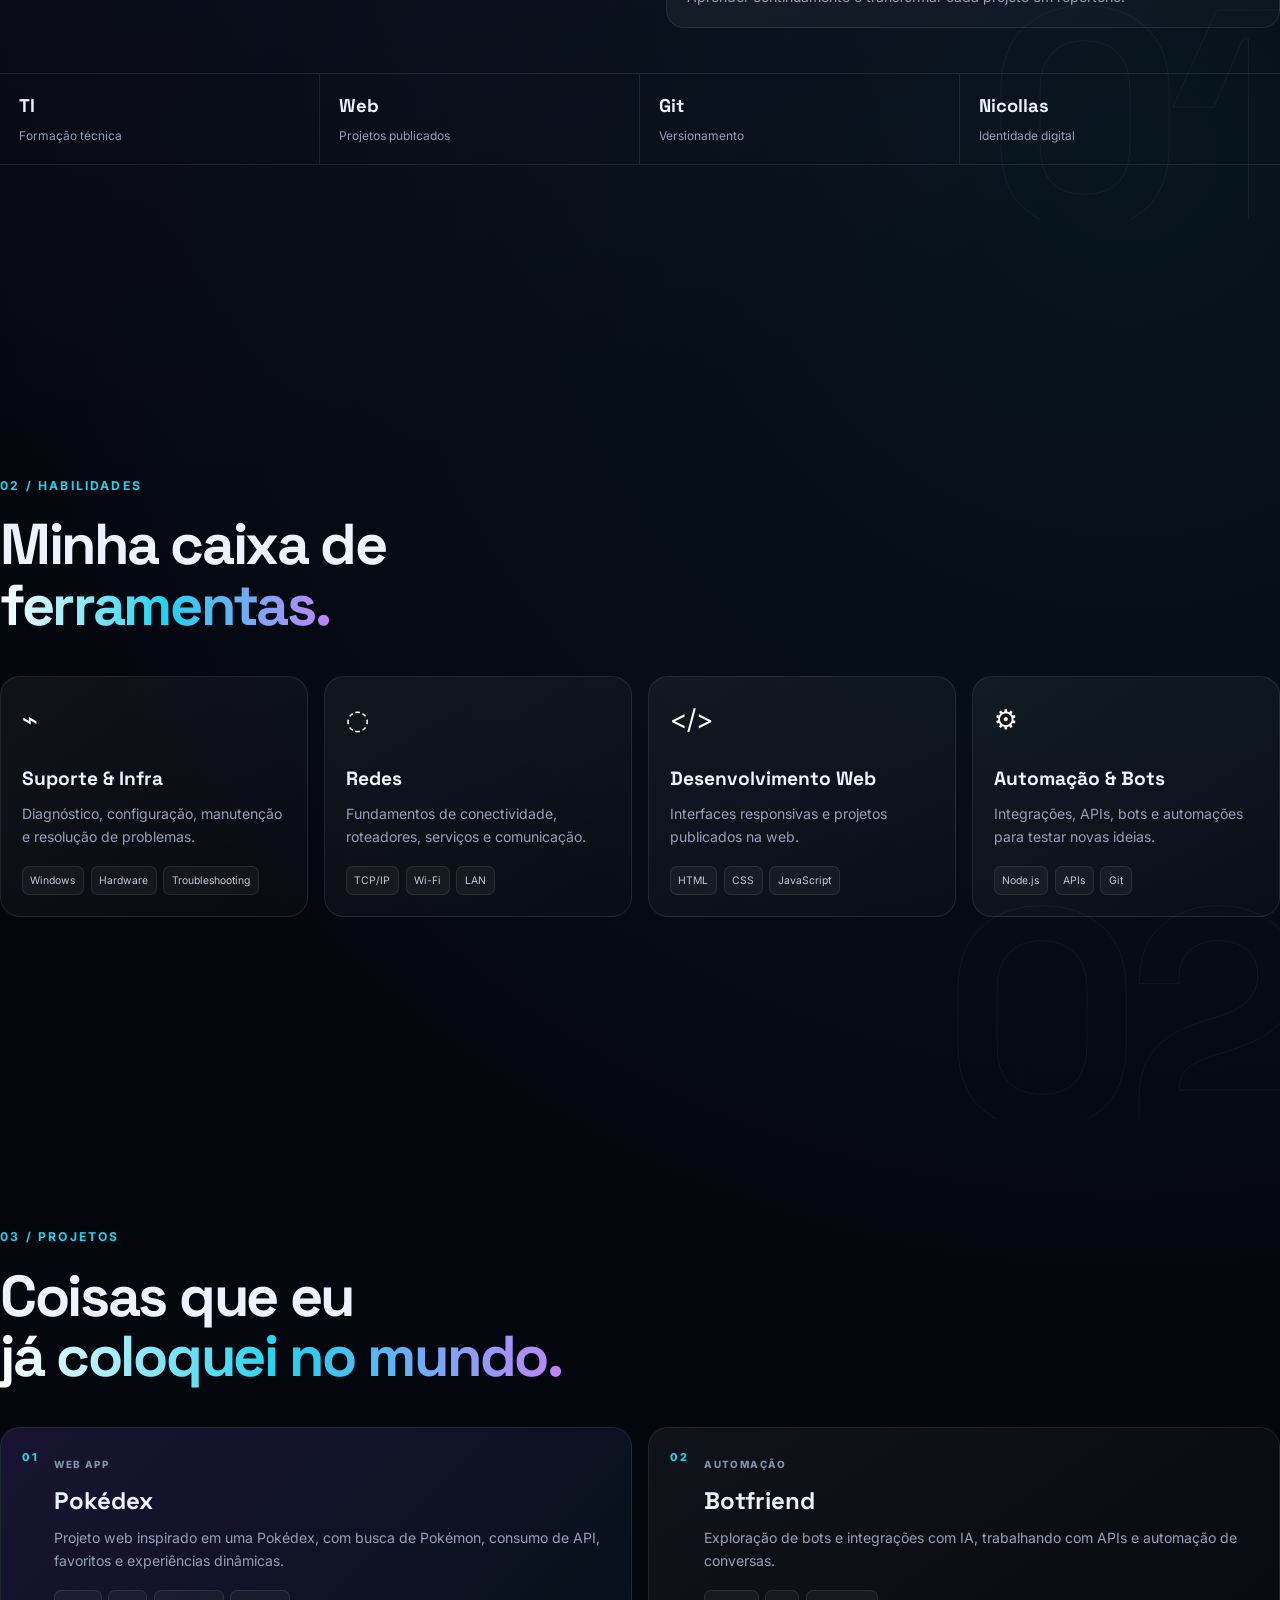
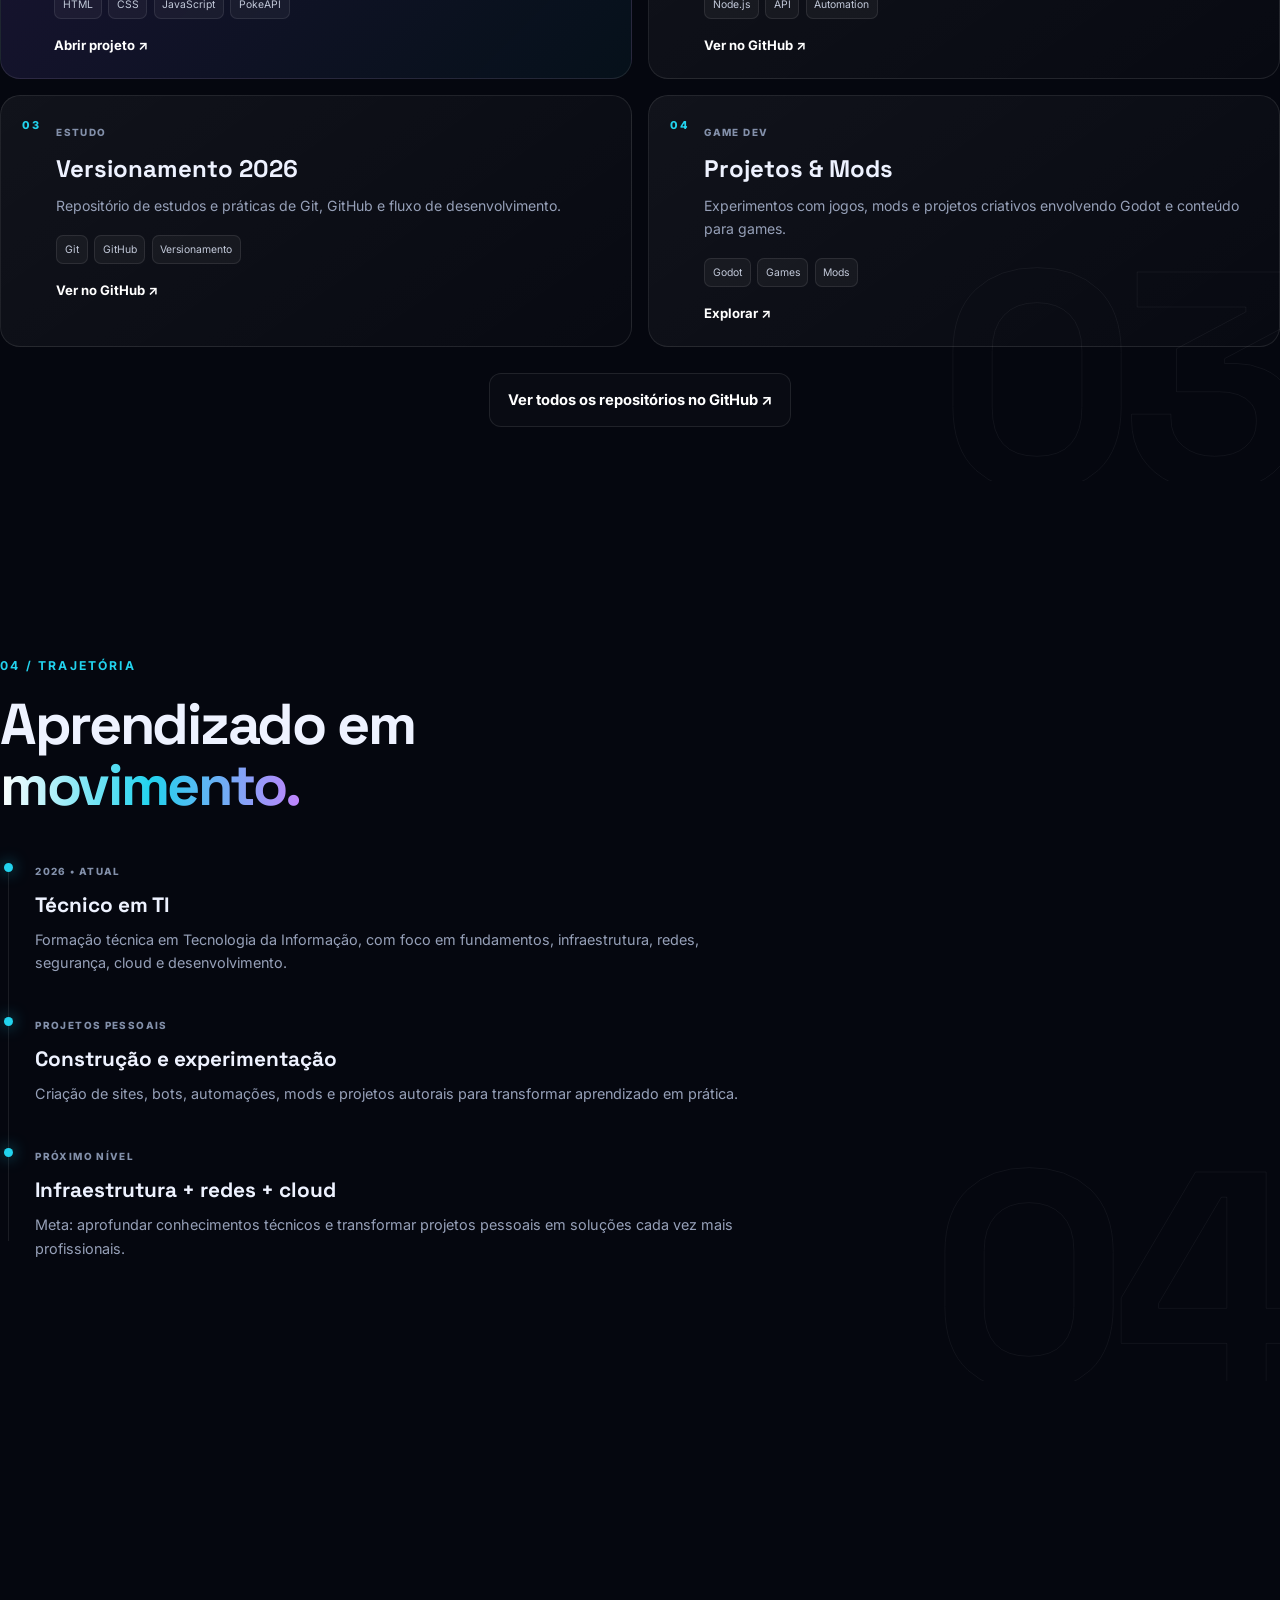
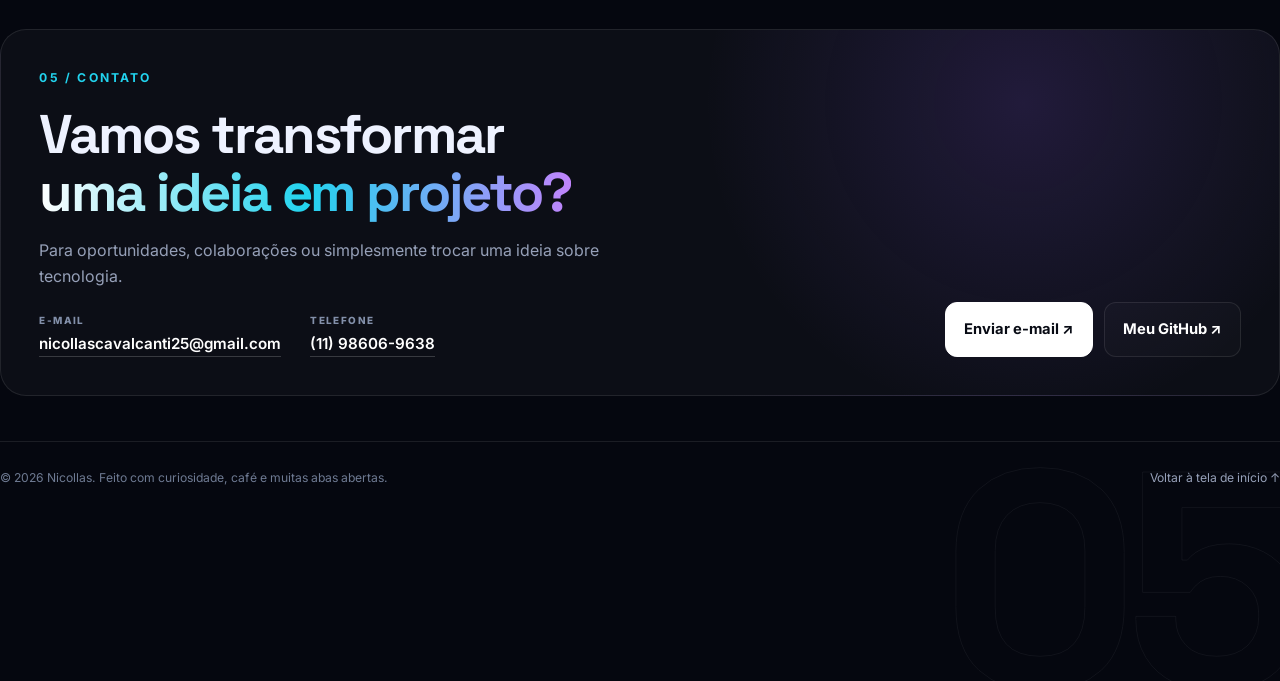
==== commit 796aca0c: "feat: atualiza contato com novo e-mail e telefone - E-mail nicollascavalcanti25@gmail.com substituíd" ====
--- a/site/index.html
+++ b/site/index.html
@@ -69,7 +69,7 @@
           <div class="quick-links reveal" style="--d:360ms" aria-label="Links rápidos">
             <a href="https://github.com/Sr-agente208" target="_blank" rel="noreferrer">GitHub</a>
             <span>•</span>
-            <a href="mailto:sr.agente208@gmail.com">E-mail</a>
+            <a href="mailto:nicollascavalcanti25@gmail.com">E-mail</a>
           </div>
         </div>
 
@@ -199,11 +199,12 @@
             <h2>Vamos transformar<br /><span>uma ideia em projeto?</span></h2>
             <p>Para oportunidades, colaborações ou simplesmente trocar uma ideia sobre tecnologia.</p>
             <ul class="contact-list">
-              <li><span class="contact-label">E-mail</span><a href="mailto:sr.agente208@gmail.com">sr.agente208@gmail.com</a></li>
+              <li><span class="contact-label">E-mail</span><a href="mailto:nicollascavalcanti25@gmail.com">nicollascavalcanti25@gmail.com</a></li>
+              <li><span class="contact-label">Telefone</span><a href="tel:+5511986069638">(11) 98606-9638</a></li>
             </ul>
           </div>
           <div class="contact-actions">
-            <a class="button primary" href="mailto:sr.agente208@gmail.com">Enviar e-mail ↗</a>
+            <a class="button primary" href="mailto:nicollascavalcanti25@gmail.com">Enviar e-mail ↗</a>
             <a class="button ghost" href="https://github.com/Sr-agente208" target="_blank" rel="noreferrer">Meu GitHub ↗</a>
           </div>
         </div>
